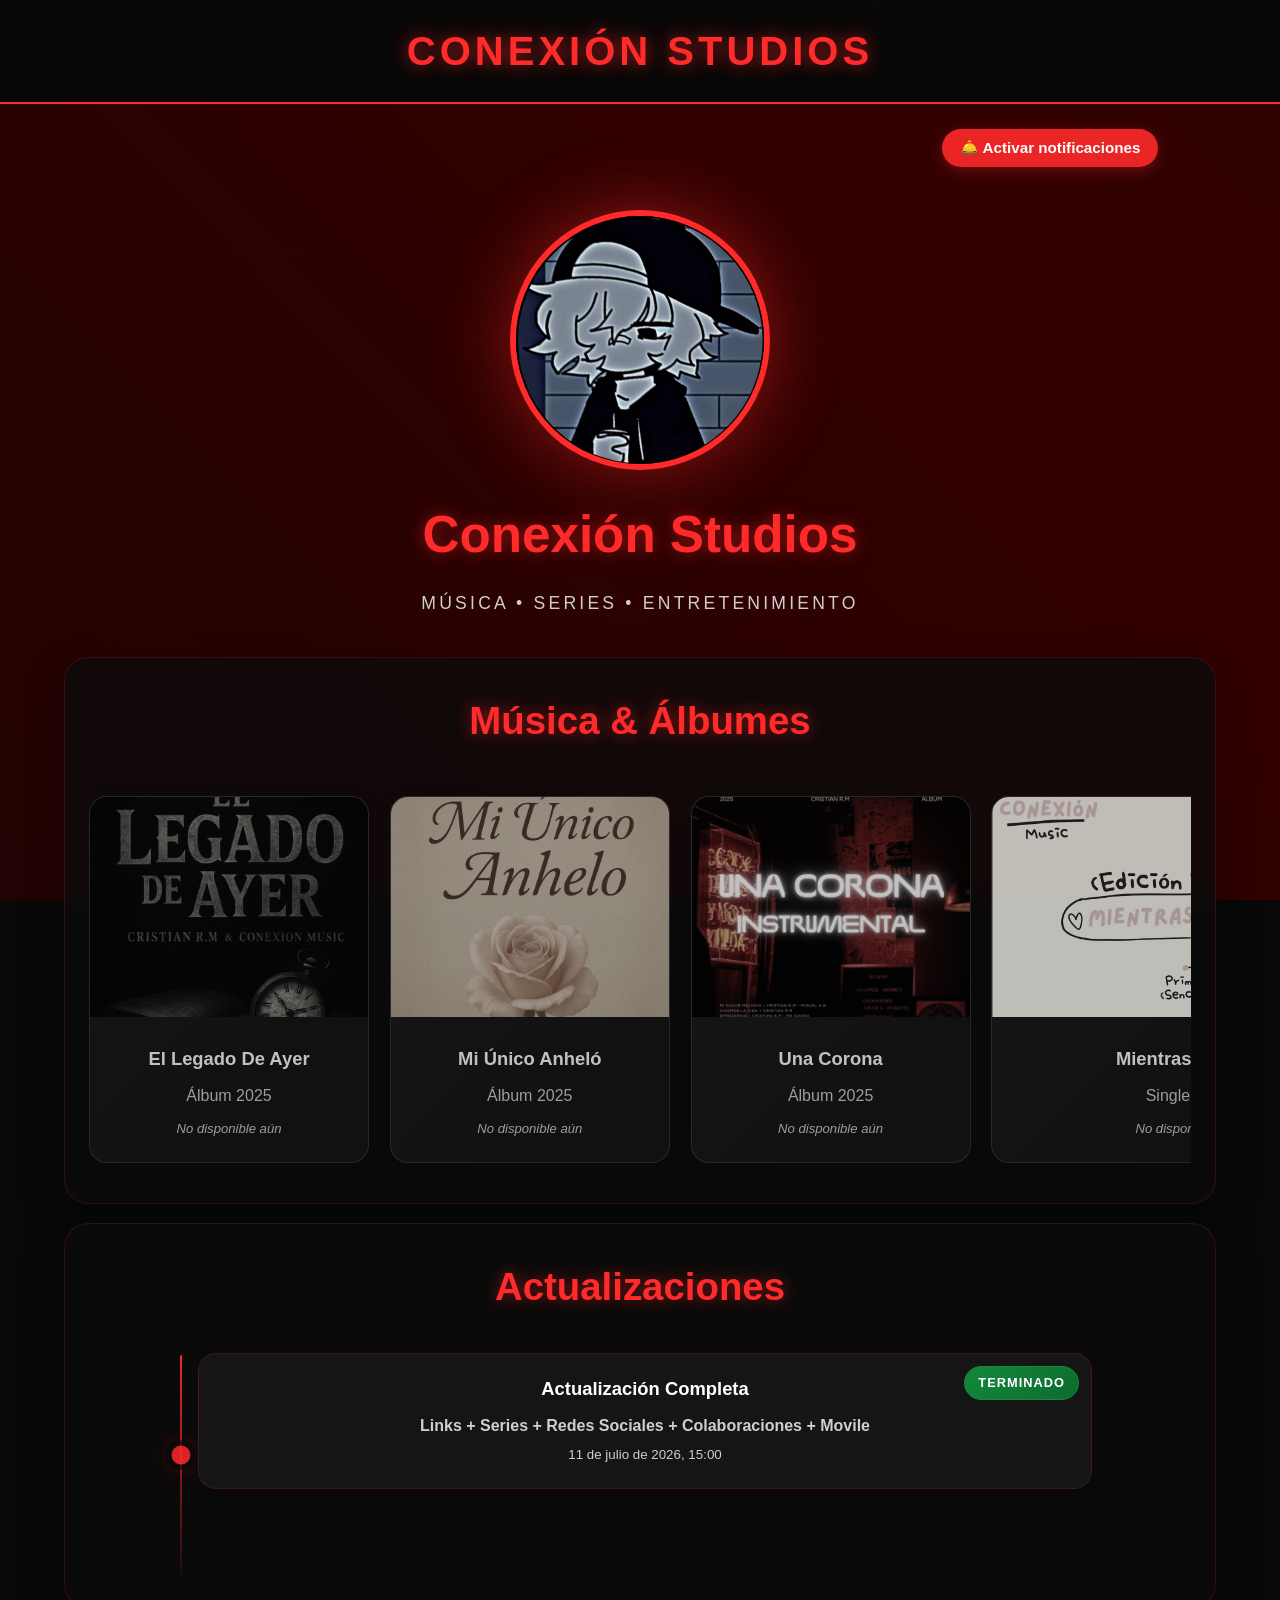
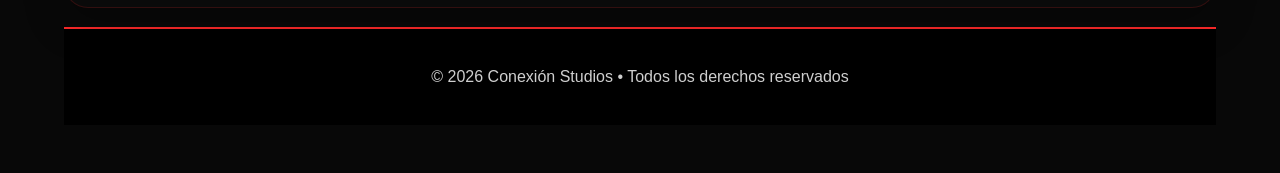
==== index.html @ 7c2879a9 "Update index.html" ====
<!DOCTYPE html>
<html lang="es">
<head>
    <meta charset="UTF-8">
    <meta name="viewport" content="width=device-width, initial-scale=1.0">
    <meta name="description" content="NEXUS - música, series y experiencias en un solo espacio.">
    <title>Conexión Studios - Oficial</title>
    <link rel="stylesheet" href="styles.css">
</head>
<body>
    <div class="background"></div>
    <div class="particles" id="particles"></div>

    <header>
        <div class="logo">Conexión Studios</div>
    </header>

    <main>
        <section id="hero">
            <div class="hero-content">
                <div class="hero-visual">
                    <img id="hero-logo" class="hero-logo" src="/Imagenes/Logo.jpg" alt="Logo de Conexión Studios">
                </div>
                <h1>Conexión Studios</h1>
                <p class="tagline">Música • Series • Entretenimiento</p>
            </div>
        </section>

        <section id="musica" class="section-shell">
            <h2 class="section-title music">Música &amp; Álbumes</h2>
            <div class="horizontal-scroll" id="musica-scroll"></div>
        </section>

        <section id="eventos" class="section-shell">
            <h2 class="section-title events">Actualizaciones</h2>
            <div class="events-roulette">
                <div class="roulette-nav" aria-hidden="true">
                    <div class="roulette-line"></div>
                    <div class="roulette-dots" id="roulette-dots"></div>
                </div>
                <div class="roulette-viewport" id="eventos-roulette">
                    <div class="roulette-list" id="eventos-container"></div>
                </div>
            </div>
        </section>

    <footer>
        <p>&copy; 2026 Conexión Studios • Todos los derechos reservados</p>
    </footer>

    <script src="script.js"></script>
</body>
</html>
---- styles.css ----
:root {
    --rojo: #ff2a2a;
    --rojo-oscuro: #330000;
    --negro: #080808;
    --gris: #1b1b1b;
}

* { margin:0; padding:0; box-sizing:border-box; }
body {
    font-family: "Segoe UI", Arial, sans-serif;
    background: var(--negro);
    color: #fff;
    overflow-x:hidden;
    line-height:1.6;
}

.background {
    position:fixed; inset:0;
    background:linear-gradient(45deg, #080808, #330000, #080808);
    background-size:400% 400%;
    animation:gradient 20s ease infinite, pulseGlow 10s ease-in-out infinite;
    z-index:-2;
}
@keyframes gradient { 0%{background-position:0% 50%} 50%{background-position:100% 50%} 100%{background-position:0% 50%} }
@keyframes pulseGlow { 0%,100%{filter:brightness(0.95) saturate(0.95)} 50%{filter:brightness(1.05) saturate(1.02)} }

.particles { position:fixed; inset:0; z-index:-1; pointer-events:none; }
.particle {
    position:absolute; background:rgba(255,42,42,0.18);
    border-radius:50%; animation:float 20s linear infinite;
    filter:blur(0.6px);
}
@keyframes float { 0%{transform:translateY(100vh) scale(0.5); opacity:0} 50%{opacity:0.8} 100%{transform:translateY(-100vh) scale(1.2); opacity:0} }

header {
    position:sticky; top:0; width:100%; background:rgba(8,8,8,0.97);
    z-index:1000; padding:1.2rem 5%; border-bottom:2px solid var(--rojo);
    display:flex; justify-content:center; align-items:center;
}
.logo {
    font-size:2.5rem; font-weight:800; color:var(--rojo);
    text-shadow:0 0 18px rgba(255,42,42,0.7); letter-spacing:4px; text-transform:uppercase;
}

main {
    max-width:1200px; margin:0 auto; padding:0 24px 48px;
}

section {
    padding:90px 0 40px; position:relative;
}

.section-shell {
    margin:0 0 1.2rem;
    padding:2rem 1.5rem;
    border-radius:24px;
    background:rgba(12,12,12,0.78);
    border:1px solid rgba(255,42,42,0.16);
    box-shadow:0 15px 40px rgba(0,0,0,0.25);
    backdrop-filter:blur(10px);
}

h1, h2 {
    text-align:center;
    color:var(--rojo);
    text-shadow:0 0 16px rgba(255,42,42,0.5);
}
h1 { font-size:clamp(2.2rem, 4vw, 3.2rem); margin-bottom:0.8rem; }
h2 { font-size:clamp(1.9rem, 3vw, 2.6rem); margin-bottom:2rem; }
.section-title {
    display:inline-block;
    position:relative;
    left:50%;
    transform:translateX(-50%);
    opacity:0;
    animation:fadeTitle 0.8s ease forwards;
}
@keyframes fadeTitle { from { opacity:0; transform:translateX(-50%) translateY(16px);} to { opacity:1; transform:translateX(-50%) translateY(0);} }
@keyframes driftTitle { from { opacity:0; transform:translateX(-50%) translateY(12px) scale(0.96);} to { opacity:1; transform:translateX(-50%) translateY(0) scale(1);} }
@keyframes glowTitle { from { opacity:0; transform:translateX(-50%) scale(0.95);} to { opacity:1; transform:translateX(-50%) scale(1);} }
@keyframes slideTitle { from { opacity:0; transform:translateX(-50%) translateY(18px);} to { opacity:1; transform:translateX(-50%) translateY(0);} }
@keyframes zoomTitle { from { opacity:0; transform:translateX(-50%) scale(0.9);} to { opacity:1; transform:translateX(-50%) scale(1);} }
.section-title.music { animation:driftTitle 0.8s ease forwards; animation-delay:0.1s; }
.section-title.series { animation:glowTitle 0.8s ease forwards; animation-delay:0.2s; }
.section-title.events { animation:slideTitle 0.8s ease forwards; animation-delay:0.3s; }
.section-title.social { animation:zoomTitle 0.8s ease forwards; animation-delay:0.4s; }
.section-title.collabs { animation:fadeTitle 0.8s ease forwards; animation-delay:0.5s; }

.hero-content {
    display:flex; flex-direction:column; align-items:center; justify-content:center;
    text-align:center; padding-top:1rem;
}
.tagline {
    font-size:1.1rem; letter-spacing:0.2rem; text-transform:uppercase;
    color:#e4e4e4; opacity:0.9;
}

.hero-visual {
    position:relative;
    display:flex; flex-direction:column; align-items:center; margin-bottom:1.5rem;
}

.horizontal-scroll, .redes-scroll {
    display:flex; gap:1.3rem; overflow-x:auto; padding:12px 0 8px;
    scrollbar-width:none; justify-content:flex-start; flex-wrap:nowrap;
    scroll-snap-type:x proximity;
    scroll-behavior:smooth;
    align-items:stretch;
}

.horizontal-scroll::-webkit-scrollbar, .redes-scroll::-webkit-scrollbar { display:none; }

.cards-container {
    display:grid; grid-template-columns:repeat(auto-fit, minmax(280px, 1fr)); gap:1.2rem;
    align-items:stretch;
}

.events-roulette {
    display:grid; grid-template-columns:auto 1fr; gap:1rem; max-width:920px; margin:0 auto;
    animation:eventsEnter 0.85s cubic-bezier(.2,.8,.2,1) both;
}
.roulette-nav {
    display:flex; justify-content:center; align-items:stretch; padding-top:0.35rem; position:relative;
}
.roulette-line {
    width:2px; border-radius:999px; background:linear-gradient(180deg, rgba(255,42,42,0.95), rgba(255,42,42,0.1));
    position:relative; height:100%; min-height:220px;
}
.roulette-dots {
    position:absolute; left:50%; top:0; width:16px; height:100%; transform:translateX(-50%);
}
.roulette-dot {
    position:absolute; left:50%; top:0; transform:translateX(-50%);
    width:14px; height:14px; border-radius:50%; border:2px solid rgba(255,255,255,0.4);
    background:rgba(255,255,255,0.15); box-shadow:0 0 0 3px rgba(8,8,8,0.6);
    transition:all 0.3s cubic-bezier(0.4, 0, 0.2, 1); 
    pointer-events:auto;
    cursor:pointer;
    opacity:0.85;
    z-index:10;
}
.roulette-dot:hover {
    background:rgba(255,255,255,0.35);
    transform:translateX(-50%) scale(1.25);
    box-shadow:0 0 0 3px rgba(8,8,8,0.8), 0 0 12px rgba(255,42,42,0.4);
}
.roulette-dot.active {
    background:var(--rojo); 
    border-color:var(--rojo);
    transform:translateX(-50%) scale(1.35); 
    box-shadow:0 0 0 4px rgba(8,8,8,0.7), 0 0 18px rgba(255,42,42,0.5);
}

.roulette-viewport {
    max-height:560px; overflow-y:auto; padding-right:0.35rem; scroll-behavior:smooth;
    scrollbar-width:none; -ms-overflow-style:none;
}
.roulette-viewport::-webkit-scrollbar { display:none; }
.roulette-list {
    display:flex; flex-direction:column; gap:1rem; padding:0.2rem 0.15rem 0.2rem 0;
}
.roulette-list .card {
    min-width:0; width:100%; scroll-snap-align:start;
}
.roulette-list .event-card {
    animation:cardRiseIn 0.65s ease both;
}
@keyframes eventsEnter { from { opacity:0; transform:translateY(24px);} to { opacity:1; transform:translateY(0);} }
@keyframes cardRiseIn { from { opacity:0; transform:translateY(16px) scale(0.98);} to { opacity:1; transform:translateY(0) scale(1);} }

.card {
    background:rgba(22,22,22,0.96); border-radius:18px; overflow:hidden;
    transition:all 0.35s ease; border:1px solid rgba(255,42,42,0.2);
    box-shadow:0 10px 30px rgba(0,0,0,0.25);
    min-width:280px;
    width:100%;
    scroll-snap-align:start;
    position:relative;
}

.horizontal-scroll .card {
    flex:0 0 min(320px, 85vw);
}
.card-link {
    display:block; text-decoration:none; color:inherit;
    flex:0 0 auto;
}
.card-link .card { height:100%; }
.card:hover { transform:translateY(-4px) scale(1.02); box-shadow:0 0 35px rgba(255,42,42,0.5); }
.card::before {
    content:"";
    position:absolute;
    inset:0;
    background:linear-gradient(135deg, color-mix(in srgb, var(--accent, var(--rojo)) 12%, transparent), transparent 72%);
    pointer-events:none;
    z-index:0;
    opacity:0.55;
    transition:opacity 0.35s ease;
}
.card:hover::before { opacity:0.8; }
.card > * { position:relative; z-index:1; }

.card img { width:100%; height:220px; object-fit:cover; }
.card-content {
    padding:1.25rem 1.1rem 1.4rem; text-align:center; display:flex;
    flex-direction:column; gap:0.35rem; min-height:120px;
}
.card-content h3 { font-size:1.15rem; color:#fff; margin-bottom:0.25rem; }
.card-content p, .card-content small { color:#cfcfcf; }

.event-card { 
    position:relative; 
    overflow:hidden; 
    transition:transform 0.4s cubic-bezier(0.4, 0, 0.2, 1), box-shadow 0.4s ease; 
    border:1px solid rgba(255,42,42,0.18);
}
.event-card:hover { 
    transform:translateY(-6px) scale(1.015); 
    box-shadow:0 20px 45px rgba(0,0,0,0.35);
}
.event-card.highlight { 
    border-color:rgba(255,42,42,0.45);
    box-shadow:0 0 22px rgba(255,42,42,0.22), 0 15px 35px rgba(0,0,0,0.3);
}
.event-card::before {
    content:""; position:absolute; inset:-1px;
    background:linear-gradient(120deg, transparent, rgba(255,255,255,0.06), transparent);
    transform:translateX(-100%);
    transition:transform 0.7s ease;
}
.event-card:hover::before { transform:translateX(100%); }

.status {
    position:absolute; top:12px; right:12px; padding:6px 13px; border-radius:999px;
    font-size:0.8rem; font-weight:700; letter-spacing:0.08em; text-transform:uppercase;
    border:1px solid transparent;
    transition:none;
}
.status.terminado {
    background:linear-gradient(135deg, #0f8a3a 0%, #0a6b2c 100%);
    color:#ffffff;
    box-shadow:none;
    opacity:1;
    filter:saturate(0.95);
    border:1px solid #0f8a3a;
}
.status.proximo {
    background:linear-gradient(135deg, #6d6d6d 0%, #4f4f4f 100%);
    color:#efefef;
    box-shadow:none;
    opacity:1;
    filter:saturate(0.8);
    transform:none;
}
.status.destacado {
    background:linear-gradient(135deg, var(--rojo) 0%, #d61f1f 100%);
    color:#fff;
    box-shadow:0 0 12px rgba(255,42,42,0.22);
    opacity:1;
    filter:saturate(1);
}
.status.destacado:hover {
    transform:translateY(-1px) scale(1.02);
    box-shadow:0 0 16px rgba(255,42,42,0.3);
}

.countdown {
    font-size:1.25rem; 
    font-weight:700; 
    color:var(--rojo);
    text-align:center; 
    margin:0.8rem 0 0.35rem; 
    display:flex; 
    justify-content:center; 
    gap:8px; 
    flex-wrap:wrap;
    animation: countdownPop 0.6s ease;
}

.countdown span {
    display:inline-flex; 
    align-items:center; 
    justify-content:center; 
    min-width:52px;
    padding:0.45rem 0.6rem; 
    border-radius:12px; 
    background:rgba(255,42,42,0.12);
    border:1px solid rgba(255,42,42,0.3);
    transition:all 0.4s ease;
    text-shadow:0 0 12px rgba(255,42,42,0.6);
}

.countdown span.seconds {
    animation: tick 1s linear infinite;
}

.countdown.finished {
    opacity:0;
    transform:scale(0.8);
    transition:all 0.8s ease;
    pointer-events:none;
}

@keyframes countdownPop {
    0% { transform:scale(0.7); opacity:0; }
    100% { transform:scale(1); opacity:1; }
}

@keyframes tick {
    0%,100%{transform:scale(1)} 
    50%{transform:scale(1.08)}
}
.countdown.finished span {
    color:#b6b6b6;
    text-shadow:none;
    background:rgba(255,255,255,0.05);
}
@keyframes popIn { 0%{transform:translateY(6px) scale(0.9); opacity:0} 100%{transform:translateY(0) scale(1); opacity:1} }
@keyframes tick { 0%,100%{transform:scale(1)} 50%{transform:scale(1.03)} }

.red {
    min-width:170px; padding:1rem 0.9rem; border-radius:16px; background:rgba(30,30,30,0.82);
    display:flex; flex-direction:column; align-items:center; justify-content:center; gap:0.55rem;
    transition:all 0.3s ease; text-decoration:none; color:#fff;
    border:1px solid rgba(255,255,255,0.06);
    flex:0 0 auto;
    scroll-snap-align:start;
}
.red:hover { transform:translateY(-3px) scale(1.04); box-shadow:0 0 18px rgba(255,42,42,0.2); }
.red .social-icon {
    width:54px; height:54px; border-radius:50%; display:grid; place-items:center;
    color:#fff;
    box-shadow:inset 0 0 0 1px rgba(255,255,255,0.12);
}
.red .social-icon svg { width:22px; height:22px; fill:currentColor; }
.red .social-icon.instagram { background:linear-gradient(45deg,#f09433,#e6683c,#dc2743,#cc2366,#bc1888); }
.red .social-icon.x { background:#000; box-shadow:0 0 0 1px rgba(255,255,255,0.16), 0 0 12px rgba(29,161,242,0.35); }
.red .social-icon.youtube { background:#ff0000; box-shadow:0 0 12px rgba(255,0,0,0.35); }
.red .social-icon.tiktok { background:linear-gradient(45deg,#000,#111,#333); box-shadow:0 0 12px rgba(0,0,0,0.35); }
.red .social-icon.spotify { background:linear-gradient(45deg,#1db954,#1ed760); box-shadow:0 0 12px rgba(29,185,84,0.35); }
.red .social-icon.threads { background:linear-gradient(45deg,#111,#333); box-shadow:0 0 12px rgba(0,0,0,0.35); }
.red .social-icon.facebook { background:#1877f2; box-shadow:0 0 12px rgba(24,119,242,0.35); }
.red .social-icon.whatsapp { background:#25d366; box-shadow:0 0 12px rgba(37,211,102,0.35); }
.red .social-icon.linkedin { background:#0a66c2; box-shadow:0 0 12px rgba(10,102,194,0.35); }
.red p { font-size:0.95rem; font-weight:600; }

.collabs-grid {
    display:grid; grid-template-columns:repeat(auto-fit, minmax(220px, 1fr)); gap:1rem;
}
.collab-card {
    position:relative; overflow:hidden; min-height:170px;
    background:rgba(255,255,255,0.04); border:1px solid rgba(77,163,255,0.25);
    border-radius:16px; padding:1rem 1.1rem; text-align:center; transition:transform 0.3s ease, box-shadow 0.3s ease;
    background-image:var(--collab-bg, none); background-size:cover; background-position:center;
}
.collab-card::before {
    content:""; position:absolute; inset:0; background:linear-gradient(135deg, rgba(0,0,0,0.72), rgba(0,0,0,0.25));
    z-index:0; pointer-events:none;
}
.collab-card:hover { transform:translateY(-4px); box-shadow:0 8px 20px rgba(77,163,255,0.1); }
.collab-card.confirmed { border-color:rgba(77,163,255,0.35); }
.collab-card.pending {
    border-color:rgba(255,255,255,0.12);
    opacity:0.92;
    filter:grayscale(0.85);
    background-color:rgba(35,35,35,0.92);
}
.collab-card.pending::before {
    background:linear-gradient(135deg, rgba(28,28,28,0.86), rgba(60,60,60,0.48));
}
.collab-card.active {
    border-color:rgba(255,42,42,0.45);
    box-shadow:0 0 18px rgba(255,42,42,0.2);
}
.collab-card-content { position:relative; z-index:1; display:flex; flex-direction:column; justify-content:center; height:100%; }
.collab-header { display:flex; align-items:center; justify-content:center; gap:0.45rem; margin-bottom:0.35rem; }
.collab-name { color:#4da3ff; font-size:1.05rem; animation:glowText 2.8s ease-in-out infinite; }
.collab-card.pending .collab-name { color:#d8d8d8; text-shadow:none; animation:none; }
.collab-card.active .collab-name { color:#ff6b6b; animation:none; text-shadow:0 0 12px rgba(255,107,107,0.25); }
.collab-card p { color:#d8d8d8; }
.collab-card.pending p, .collab-card.pending .collab-meta { color:#c8c8c8; }
.collab-meta { color:#7fc8ff; font-size:0.8rem; margin-top:0.25rem; }
.collab-card.pending .collab-meta { color:#b5b5b5; }
.collab-card.active .collab-meta { color:#ff8f8f; }
.verified-badge {
    display:inline-flex; align-items:center; justify-content:center;
    width:1.1rem; height:1.1rem; border-radius:50%;
    background:linear-gradient(135deg, #4da3ff, #1f7fef);
    color:#fff; box-shadow:0 0 10px rgba(77,163,255,0.35);
    flex-shrink:0;
}
.verified-badge svg { width:0.7rem; height:0.7rem; fill:currentColor; }
@keyframes glowText { 0%,100%{text-shadow:0 0 0 rgba(77,163,255,0)} 50%{text-shadow:0 0 16px rgba(77,163,255,0.45)} }

.fade-in { opacity:0; transform:translateY(36px); transition:all 0.85s ease; }
.fade-in.visible { opacity:1; transform:translateY(0); }

.notify-button {
    position: absolute; top: 25px; right: 5%; 
    padding: 10px 18px; background: rgba(255,42,42,0.9); 
    color: white; border: none; border-radius: 30px; 
    font-weight: 600; cursor: pointer; z-index: 100; 
    box-shadow: 0 4px 15px rgba(255,42,42,0.3);
    display: flex; align-items: center; gap: 8px;
    font-size: 0.95rem;
}
.notify-button:hover {
    background: #ff4444 !important;
    transform: translateY(-2px);
    box-shadow: 0 6px 20px rgba(255,42,42,0.45) !important;
}

.hero-logo {
    position:relative; isolation:isolate;
    width:260px; height:260px; margin:0 auto;
    object-fit:cover; display:block;
    border-radius:50%; border:6px solid var(--logo-accent, var(--rojo));
    box-shadow:0 0 70px var(--logo-glow, rgba(255,42,42,0.45));
    animation:floatHero 5s ease-in-out infinite;
    background:rgba(255,255,255,0.06);
    transition:border-color 0.35s ease, box-shadow 0.35s ease;
}
.hero-logo::before {
    content:"";
    position:absolute;
    inset:-12%;
    border-radius:50%;
    background:radial-gradient(circle, color-mix(in srgb, var(--logo-accent, var(--rojo)) 30%, transparent) 0%, transparent 72%);
    filter:blur(24px);
    opacity:0.8;
    z-index:-1;
    animation:logoPulse 4s ease-in-out infinite;
    pointer-events:none;
}
@keyframes floatHero { 0%,100%{transform:translateY(0) scale(1)} 50%{transform:translateY(-8px) scale(1.02)} }
@keyframes logoPulse { 0%,100%{transform:scale(0.95); opacity:0.7} 50%{transform:scale(1.06); opacity:0.95} }

footer {
    background:#000; padding:2.2rem 1rem; text-align:center;
    border-top:2px solid var(--rojo); color:#cfcfcf;
}

@media (max-width: 680px) {
    header { padding:1rem 5%; }
    .logo { font-size:2rem; }
    section { padding:70px 0 24px; }
    .section-shell { padding:1.2rem 1rem; }
    .card, .red { min-width:0; }
    .horizontal-scroll, .redes-scroll { justify-content:flex-start; }
    .hero-logo { width:200px; height:200px; }
}

.card-link.no-link {
    pointer-events: none;
    opacity: 0.75;
    filter: grayscale(0.6);
}

.card-link.no-link .card {
    border-color: rgba(120,120,120,0.3);
    box-shadow: 0 10px 30px rgba(0,0,0,0.2);
}

.card-link.no-link .card:hover {
    transform: none;
    box-shadow: 0 10px 30px rgba(0,0,0,0.2);
}

.unavailable {
    color: #888;
    font-size: 0.82rem;
    font-style: italic;
    margin-top: 4px;
    display: block;
}
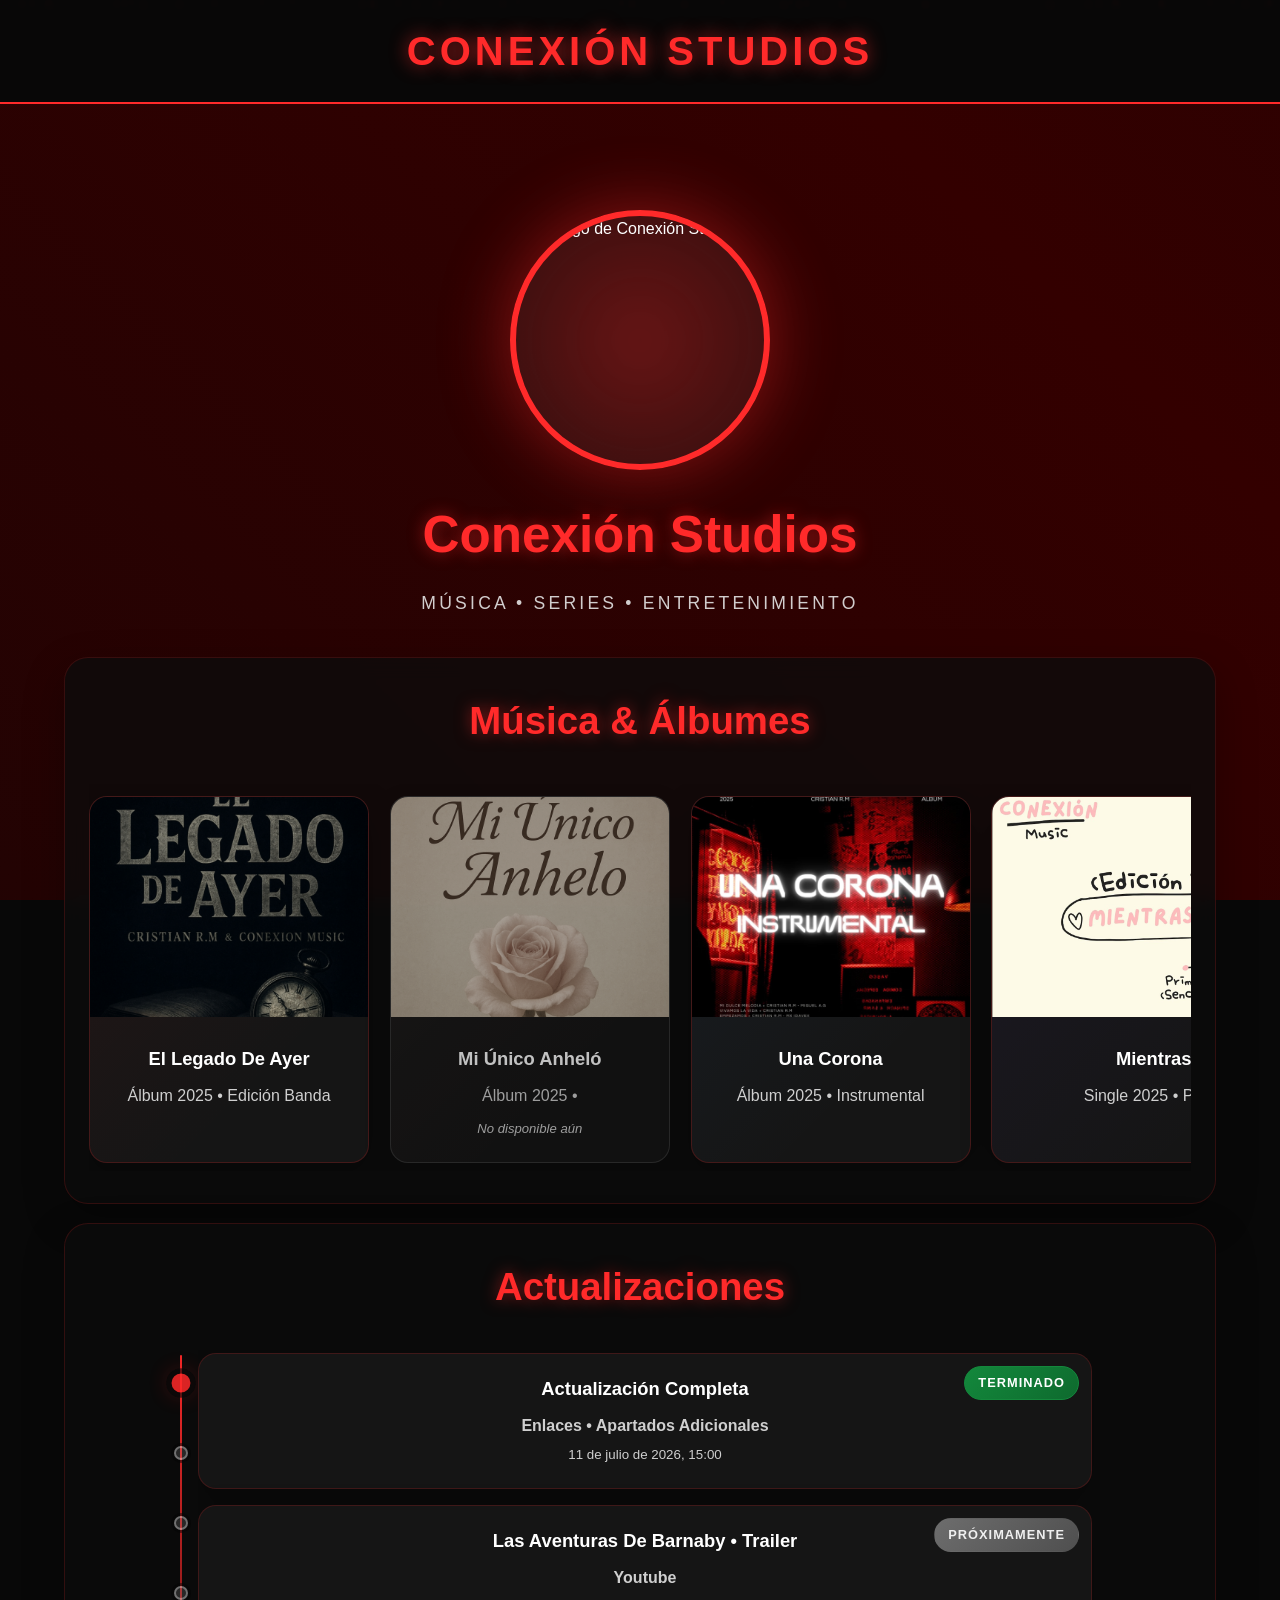
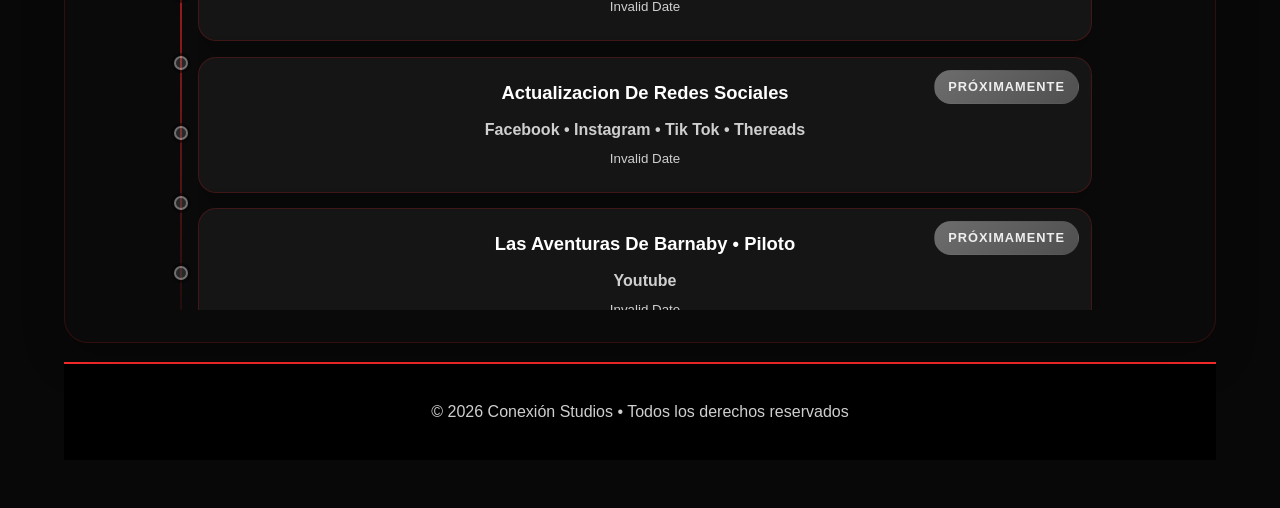
==== commit 6bb61327: "Update index.html" ====
--- a/index.html
+++ b/index.html
@@ -19,7 +19,7 @@
         <section id="hero">
             <div class="hero-content">
                 <div class="hero-visual">
-                    <img id="hero-logo" class="hero-logo" src="/Imagenes/Logo.jpg" alt="Logo de Conexión Studios">
+                    <img id="hero-logo" class="hero-logo" src="Conexion_Studios/Imagenes/Logo.jpg" alt="Logo de Conexión Studios">
                 </div>
                 <h1>Conexión Studios</h1>
                 <p class="tagline">Música • Series • Entretenimiento</p>
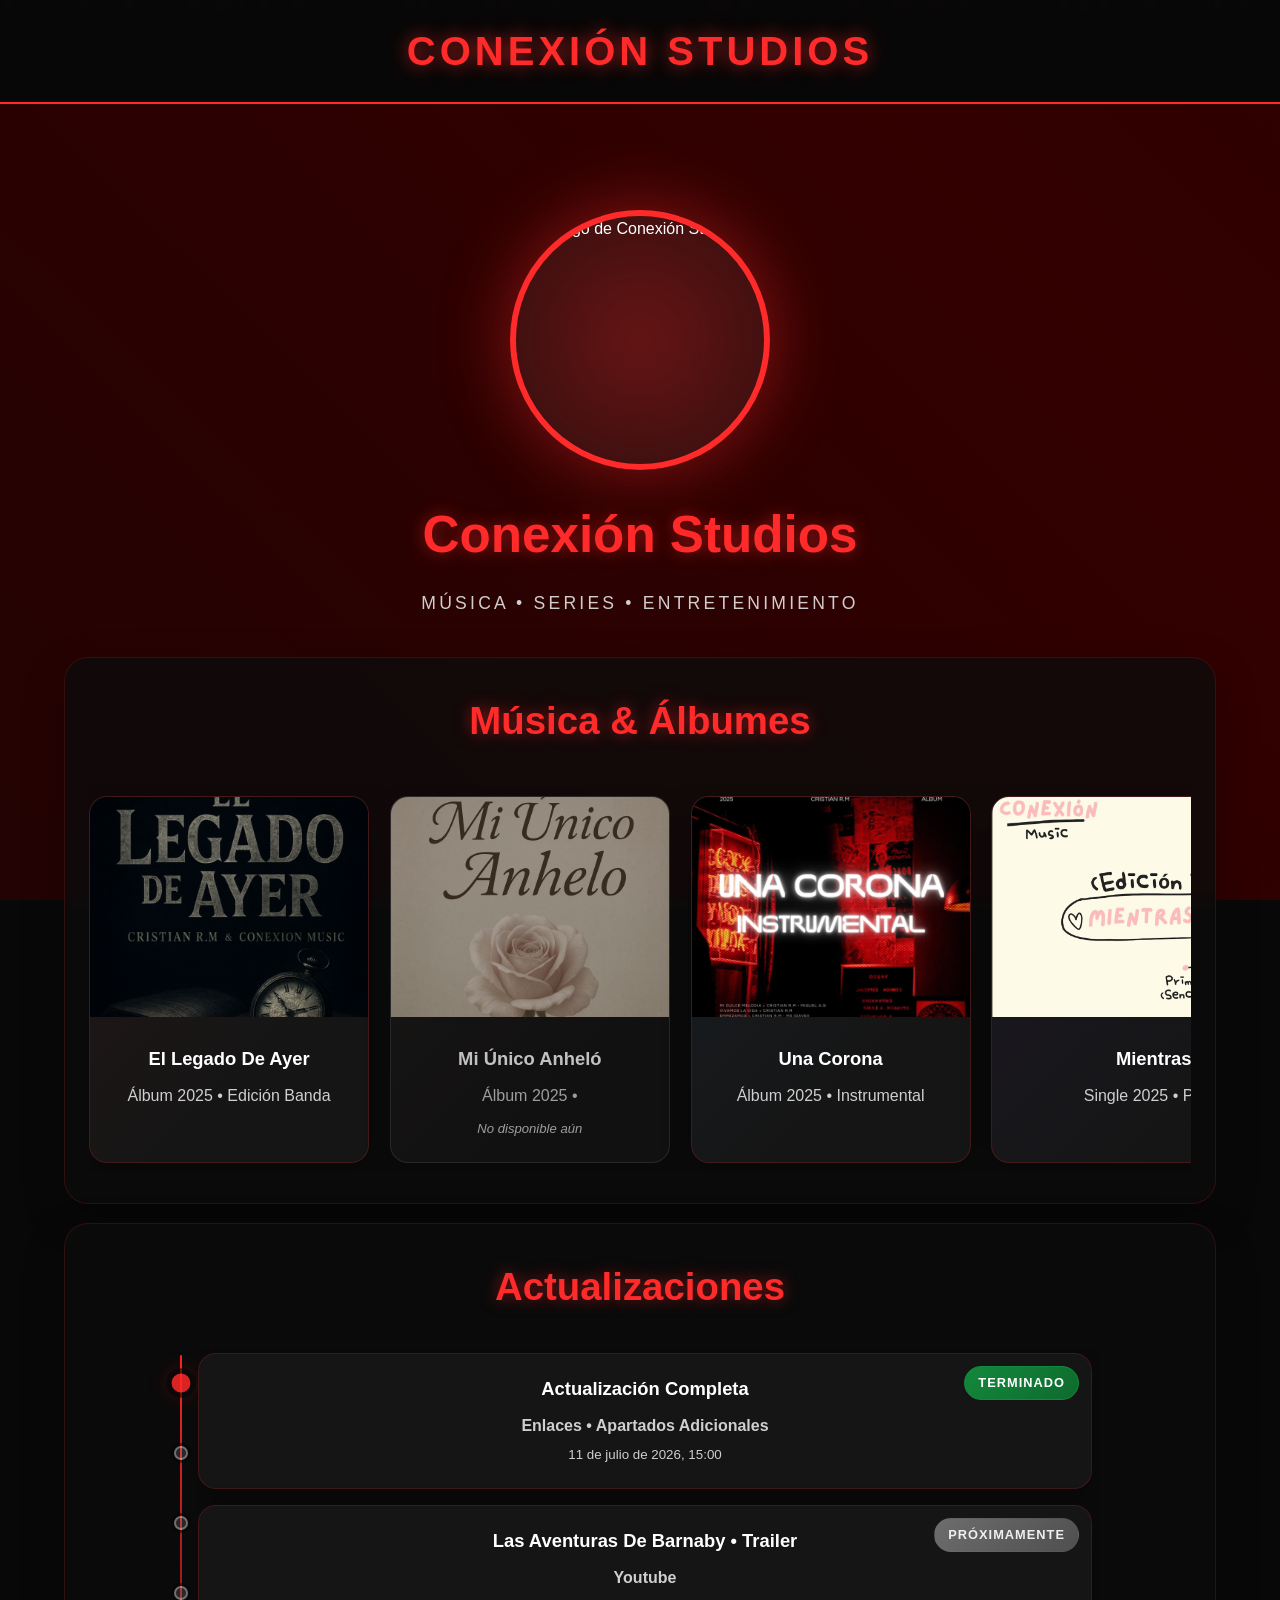
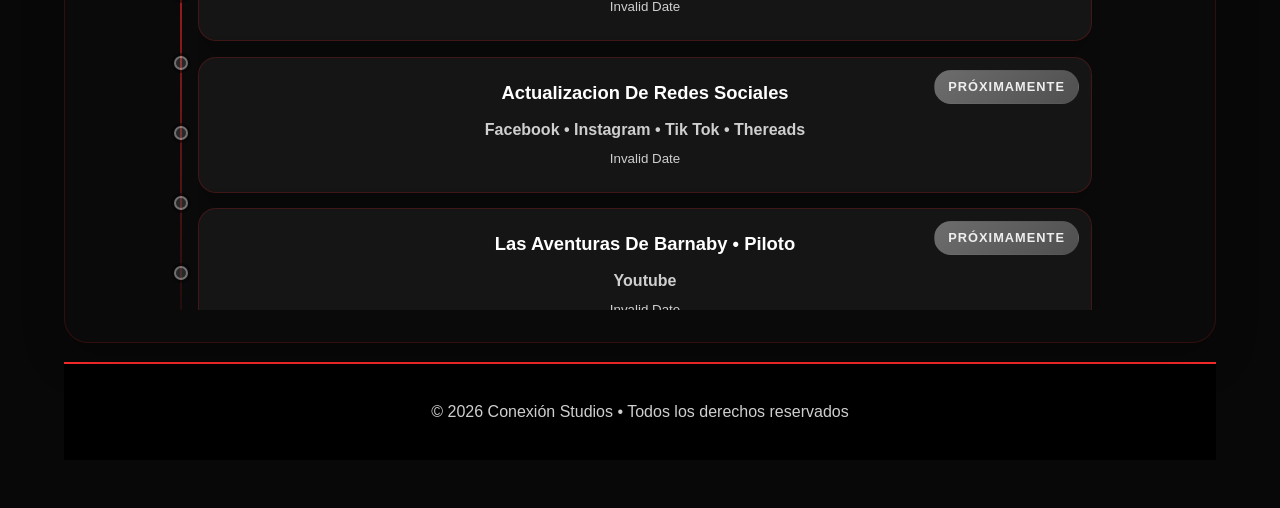
==== commit 1f7fd725: "Update index.html" ====
--- a/index.html
+++ b/index.html
@@ -19,7 +19,7 @@
         <section id="hero">
             <div class="hero-content">
                 <div class="hero-visual">
-                    <img id="hero-logo" class="hero-logo" src="Conexion_Studios/Imagenes/Logo.jpg" alt="Logo de Conexión Studios">
+                    <img id="hero-logo" class="hero-logo" src="https://github.com/ConexionStudios/Conexion_Studios/blob/6bb613270caa3eb23dd8ed7d6540698f958769ed/Imagenes/Logo.jpg" alt="Logo de Conexión Studios">
                 </div>
                 <h1>Conexión Studios</h1>
                 <p class="tagline">Música • Series • Entretenimiento</p>
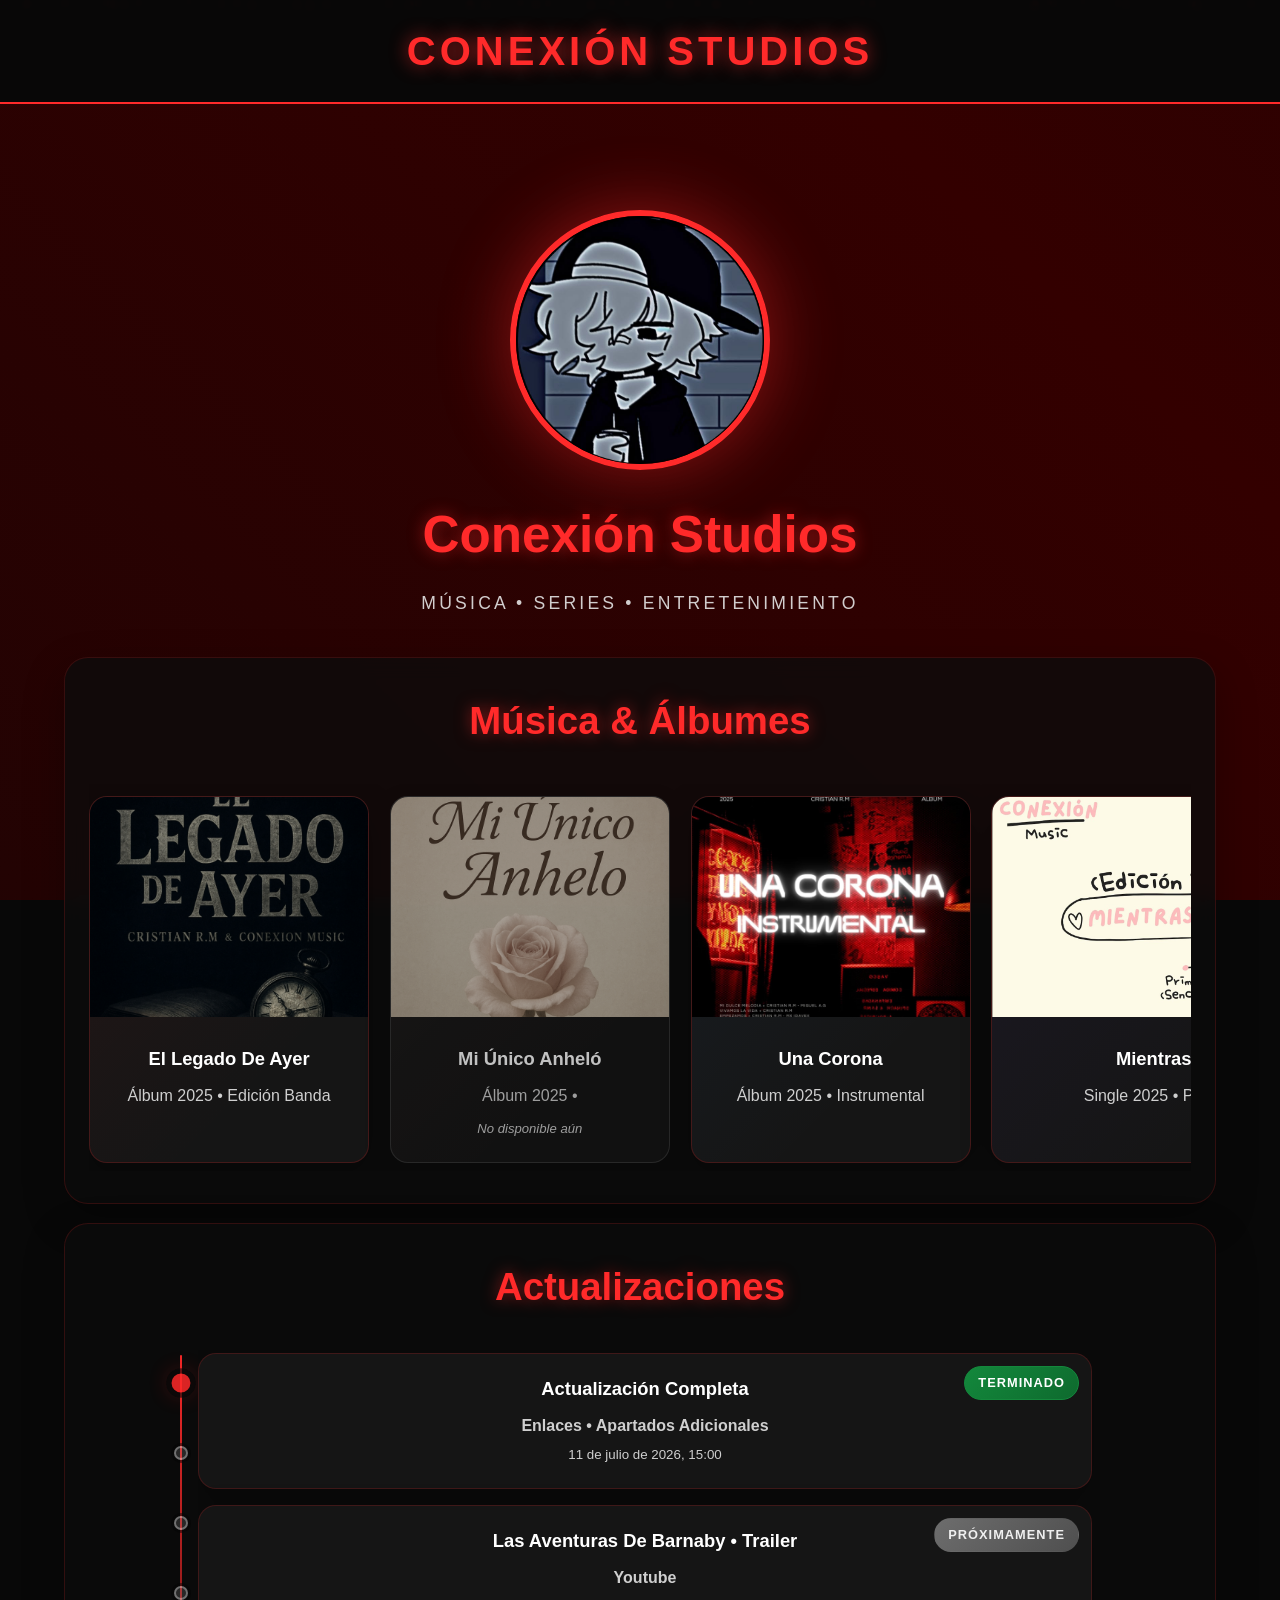
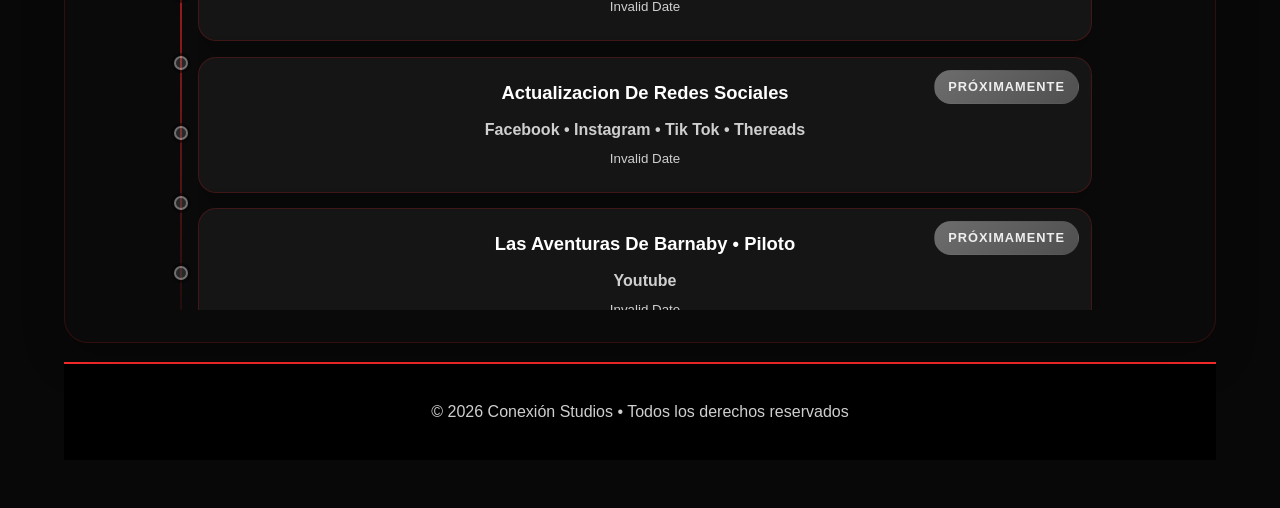
==== commit cad3ec5f: "Update index.html" ====
--- a/index.html
+++ b/index.html
@@ -19,7 +19,7 @@
         <section id="hero">
             <div class="hero-content">
                 <div class="hero-visual">
-                    <img id="hero-logo" class="hero-logo" src="https://github.com/ConexionStudios/Conexion_Studios/blob/6bb613270caa3eb23dd8ed7d6540698f958769ed/Imagenes/Logo.jpg" alt="Logo de Conexión Studios">
+                    <img id="hero-logo" class="hero-logo" src="Imagenes/Logo.jpg" alt="Logo de Conexión Studios">
                 </div>
                 <h1>Conexión Studios</h1>
                 <p class="tagline">Música • Series • Entretenimiento</p>
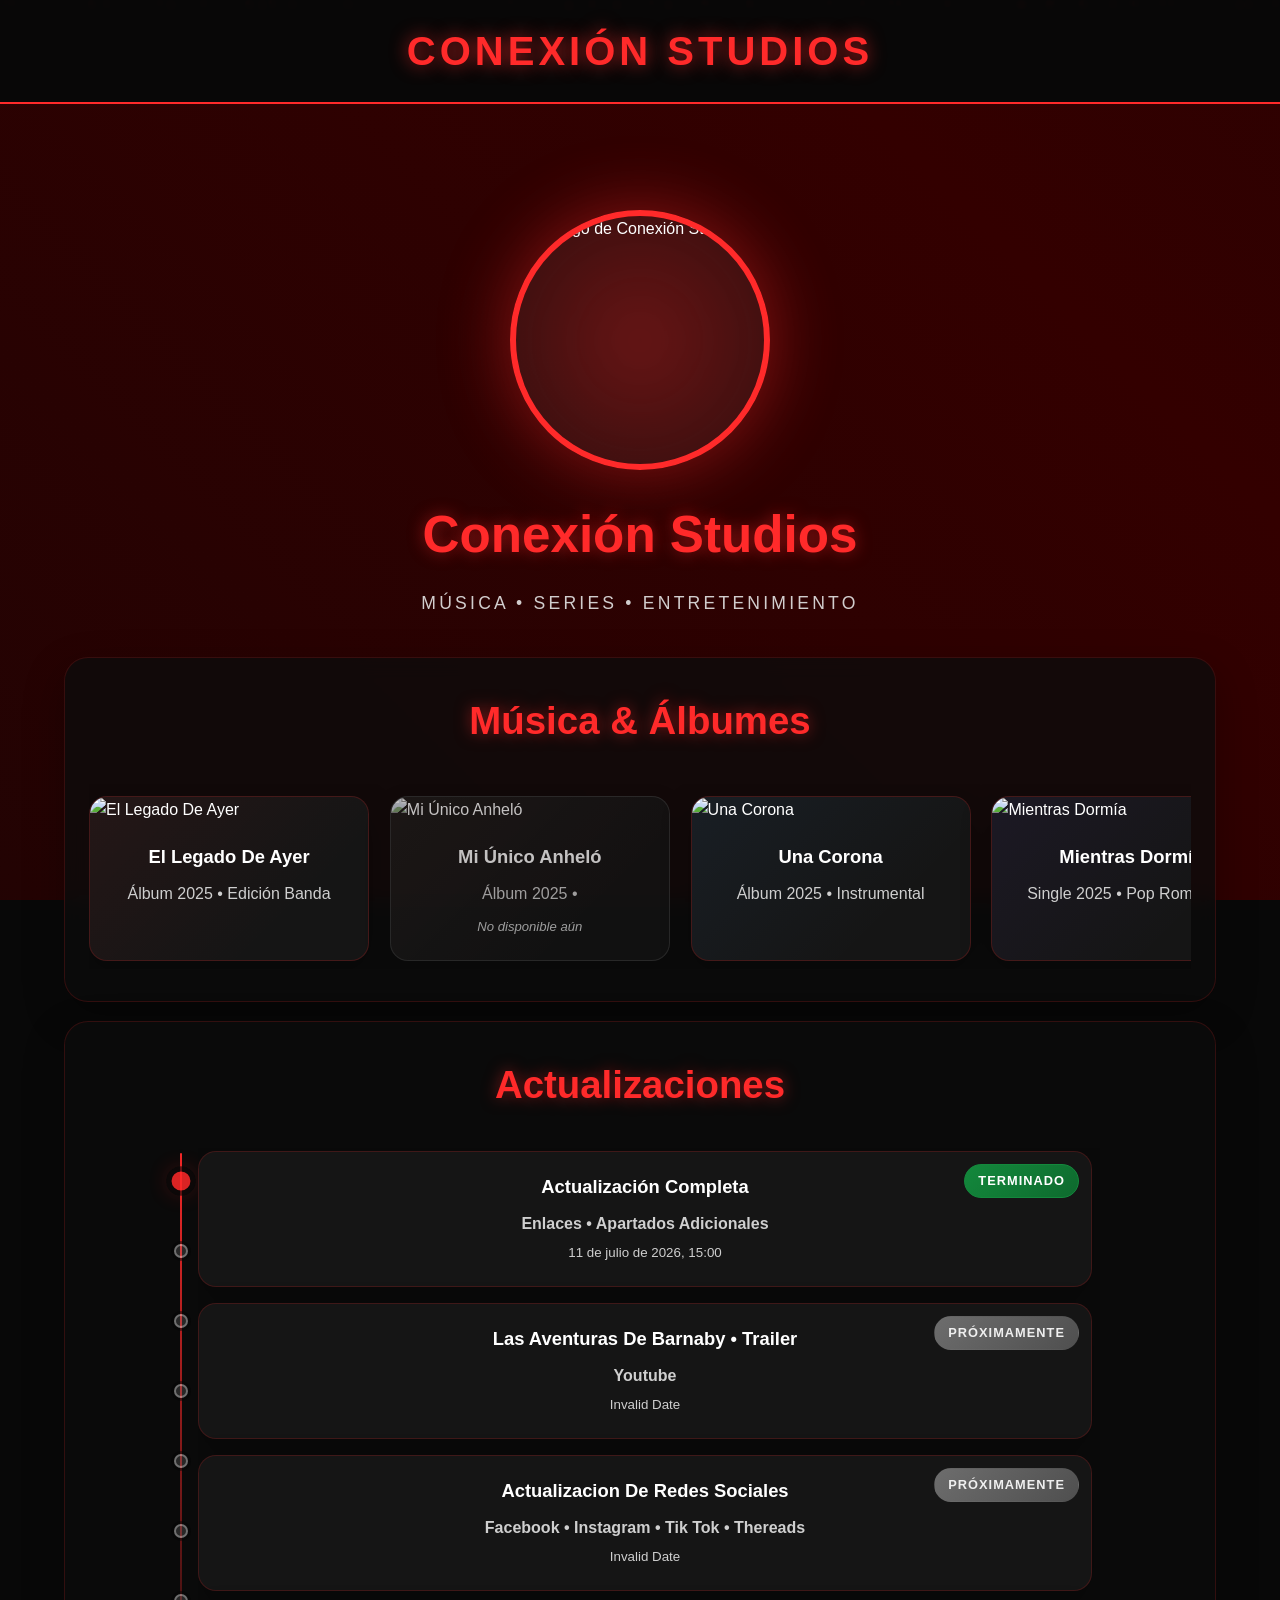
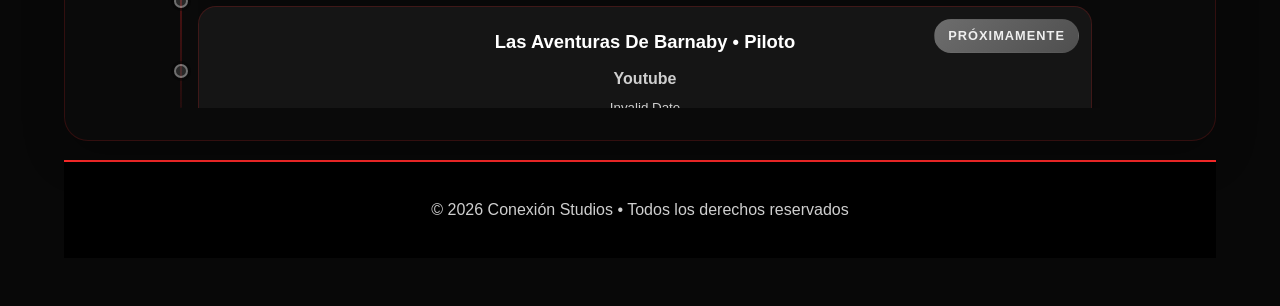
==== commit e79b8ea2: "Update index.html" ====
--- a/index.html
+++ b/index.html
@@ -6,6 +6,7 @@
     <meta name="description" content="NEXUS - música, series y experiencias en un solo espacio.">
     <title>Conexión Studios - Oficial</title>
     <link rel="stylesheet" href="styles.css">
+    <link rel="icon" href="Imagenes/Logotipos/Icono.png" type="Icono de Conexión Studios">
 </head>
 <body>
     <div class="background"></div>
--- a/styles.css
+++ b/styles.css
@@ -67,6 +67,7 @@
 }
 h1 { font-size:clamp(2.2rem, 4vw, 3.2rem); margin-bottom:0.8rem; }
 h2 { font-size:clamp(1.9rem, 3vw, 2.6rem); margin-bottom:2rem; }
+
 .section-title {
     display:inline-block;
     position:relative;
@@ -75,6 +76,7 @@
     opacity:0;
     animation:fadeTitle 0.8s ease forwards;
 }
+
 @keyframes fadeTitle { from { opacity:0; transform:translateX(-50%) translateY(16px);} to { opacity:1; transform:translateX(-50%) translateY(0);} }
 @keyframes driftTitle { from { opacity:0; transform:translateX(-50%) translateY(12px) scale(0.96);} to { opacity:1; transform:translateX(-50%) translateY(0) scale(1);} }
 @keyframes glowTitle { from { opacity:0; transform:translateX(-50%) scale(0.95);} to { opacity:1; transform:translateX(-50%) scale(1);} }
@@ -180,11 +182,13 @@
 
 .horizontal-scroll .card {
     flex:0 0 min(320px, 85vw);
+
 }
 .card-link {
     display:block; text-decoration:none; color:inherit;
     flex:0 0 auto;
 }
+
 .card-link .card { height:100%; }
 .card:hover { transform:translateY(-4px) scale(1.02); box-shadow:0 0 35px rgba(255,42,42,0.5); }
 .card::before {
@@ -199,14 +203,23 @@
 }
 .card:hover::before { opacity:0.8; }
 .card > * { position:relative; z-index:1; }
-
 .card img { width:100%; height:220px; object-fit:cover; }
 .card-content {
-    padding:1.25rem 1.1rem 1.4rem; text-align:center; display:flex;
-    flex-direction:column; gap:0.35rem; min-height:120px;
-}
-.card-content h3 { font-size:1.15rem; color:#fff; margin-bottom:0.25rem; }
-.card-content p, .card-content small { color:#cfcfcf; }
+    padding:1.25rem 1.1rem 1.4rem; 
+    text-align:center; 
+    display:flex;
+    flex-direction:column; 
+    gap:0.35rem; 
+    min-height:120px;
+}
+.card-content h3 { 
+    font-size:1.15rem; 
+    color:#fff; 
+    margin-bottom:0.25rem; 
+}
+.card-content p, .card-content small { 
+    color:#cfcfcf; 
+}
 
 .event-card { 
     position:relative; 
@@ -472,4 +485,151 @@
     font-style: italic;
     margin-top: 4px;
     display: block;
-}+}
+
+/* Eventos */
+.events-roulette {
+    display:grid; grid-template-columns:auto 1fr; gap:1rem; max-width:920px; margin:0 auto;
+}
+.roulette-dot {
+    position:absolute; left:50%; top:0; transform:translateX(-50%);
+    width:14px; height:14px; border-radius:50%; border:2px solid rgba(255,255,255,0.4);
+    background:rgba(255,255,255,0.15); box-shadow:0 0 0 3px rgba(8,8,8,0.6);
+    transition:all 0.3s cubic-bezier(0.4, 0, 0.2, 1); 
+    pointer-events:auto;
+    cursor:pointer;
+    opacity:0.85;
+    z-index:10;
+}
+.roulette-dot:hover {
+    background:rgba(255,255,255,0.35);
+    transform:translateX(-50%) scale(1.25);
+    box-shadow:0 0 0 3px rgba(8,8,8,0.8), 0 0 12px rgba(255,42,42,0.4);
+}
+.roulette-dot.active {
+    background:var(--rojo); 
+    border-color:var(--rojo);
+    transform:translateX(-50%) scale(1.35); 
+    box-shadow:0 0 0 4px rgba(8,8,8,0.7), 0 0 18px rgba(255,42,42,0.5);
+}
+
+.event-card { 
+    position:relative; 
+    overflow:hidden; 
+    transition:transform 0.4s cubic-bezier(0.4, 0, 0.2, 1), box-shadow 0.4s ease; 
+    border:1px solid rgba(255,42,42,0.18);
+}
+.event-card:hover { 
+    transform:translateY(-6px) scale(1.015); 
+    box-shadow:0 20px 45px rgba(0,0,0,0.35);
+}
+
+.status.terminado {
+    background:linear-gradient(135deg, #0f8a3a 0%, #0a6b2c 100%);
+    color:#ffffff;
+    border:1px solid #0f8a3a;
+}
+.status.proximo {
+    background:linear-gradient(135deg, #6d6d6d 0%, #4f4f4f 100%);
+    color:#efefef;
+}
+.status.destacado {
+    background:linear-gradient(135deg, var(--rojo) 0%, #d61f1f 100%);
+    color:#fff;
+}
+
+/* Countdown Animado */
+.countdown {
+    font-size:1.25rem; 
+    font-weight:700; 
+    color:var(--rojo);
+    text-align:center; 
+    margin:0.8rem 0 0.35rem; 
+    display:flex; 
+    justify-content:center; 
+    gap:8px; 
+    flex-wrap:wrap;
+    animation: countdownPop 0.6s ease;
+}
+.countdown span {
+    display:inline-flex; 
+    align-items:center; 
+    justify-content:center; 
+    min-width:52px;
+    padding:0.45rem 0.6rem; 
+    border-radius:12px; 
+    background:rgba(255,42,42,0.12);
+    border:1px solid rgba(255,42,42,0.3);
+    transition:all 0.4s ease;
+    text-shadow:0 0 12px rgba(255,42,42,0.6);
+}
+.countdown span.seconds {
+    animation: tick 1s linear infinite;
+}
+.countdown.finished {
+    opacity:0;
+    transform:scale(0.8);
+    transition:all 0.8s ease;
+}
+@keyframes countdownPop { 0% { transform:scale(0.7); opacity:0; } 100% { transform:scale(1); opacity:1; } }
+@keyframes tick { 0%,100%{transform:scale(1)} 50%{transform:scale(1.08)} }
+
+/* Redes Sociales */
+.red {
+    min-width:170px; 
+    padding:1rem 0.9rem; 
+    border-radius:16px; 
+    background:rgba(30,30,30,0.82);
+    display:flex; 
+    flex-direction:column; 
+    align-items:center; 
+    justify-content:center; 
+    gap:0.55rem;
+    transition:all 0.3s ease; 
+    text-decoration:none; 
+    color:#fff;
+    border:1px solid rgba(255,255,255,0.06);
+    flex:0 0 auto;
+    scroll-snap-align:start;
+    position: relative;
+    overflow: hidden;
+}
+.red::before {
+    content: "";
+    position: absolute;
+    inset: -50%;
+    background: radial-gradient(circle, var(--accent), transparent 70%);
+    filter: blur(25px);
+    opacity: 0.25;
+    z-index: -1;
+    transition: opacity 0.4s ease;
+}
+.red:hover::before {
+    opacity: 0.45;
+}
+.red.no-link {
+    opacity: 0.65;
+    filter: grayscale(0.7);
+    pointer-events: none;
+}
+.red.no-link::before {
+    opacity: 0.1;
+}
+.red .unavailable {
+    color: #888;
+    font-size: 0.8rem;
+    margin-top: 4px;
+}
+
+footer {
+    background:#000; padding:2.2rem 1rem; text-align:center;
+    border-top:2px solid var(--rojo); color:#cfcfcf;
+}
+
+@media (max-width: 680px) {
+    header { padding:1rem 5%; }
+    .logo { font-size:2rem; }
+    section { padding:70px 0 24px; }
+    .section-shell { padding:1.2rem 1rem; }
+    .card, .red { min-width:0; }
+}
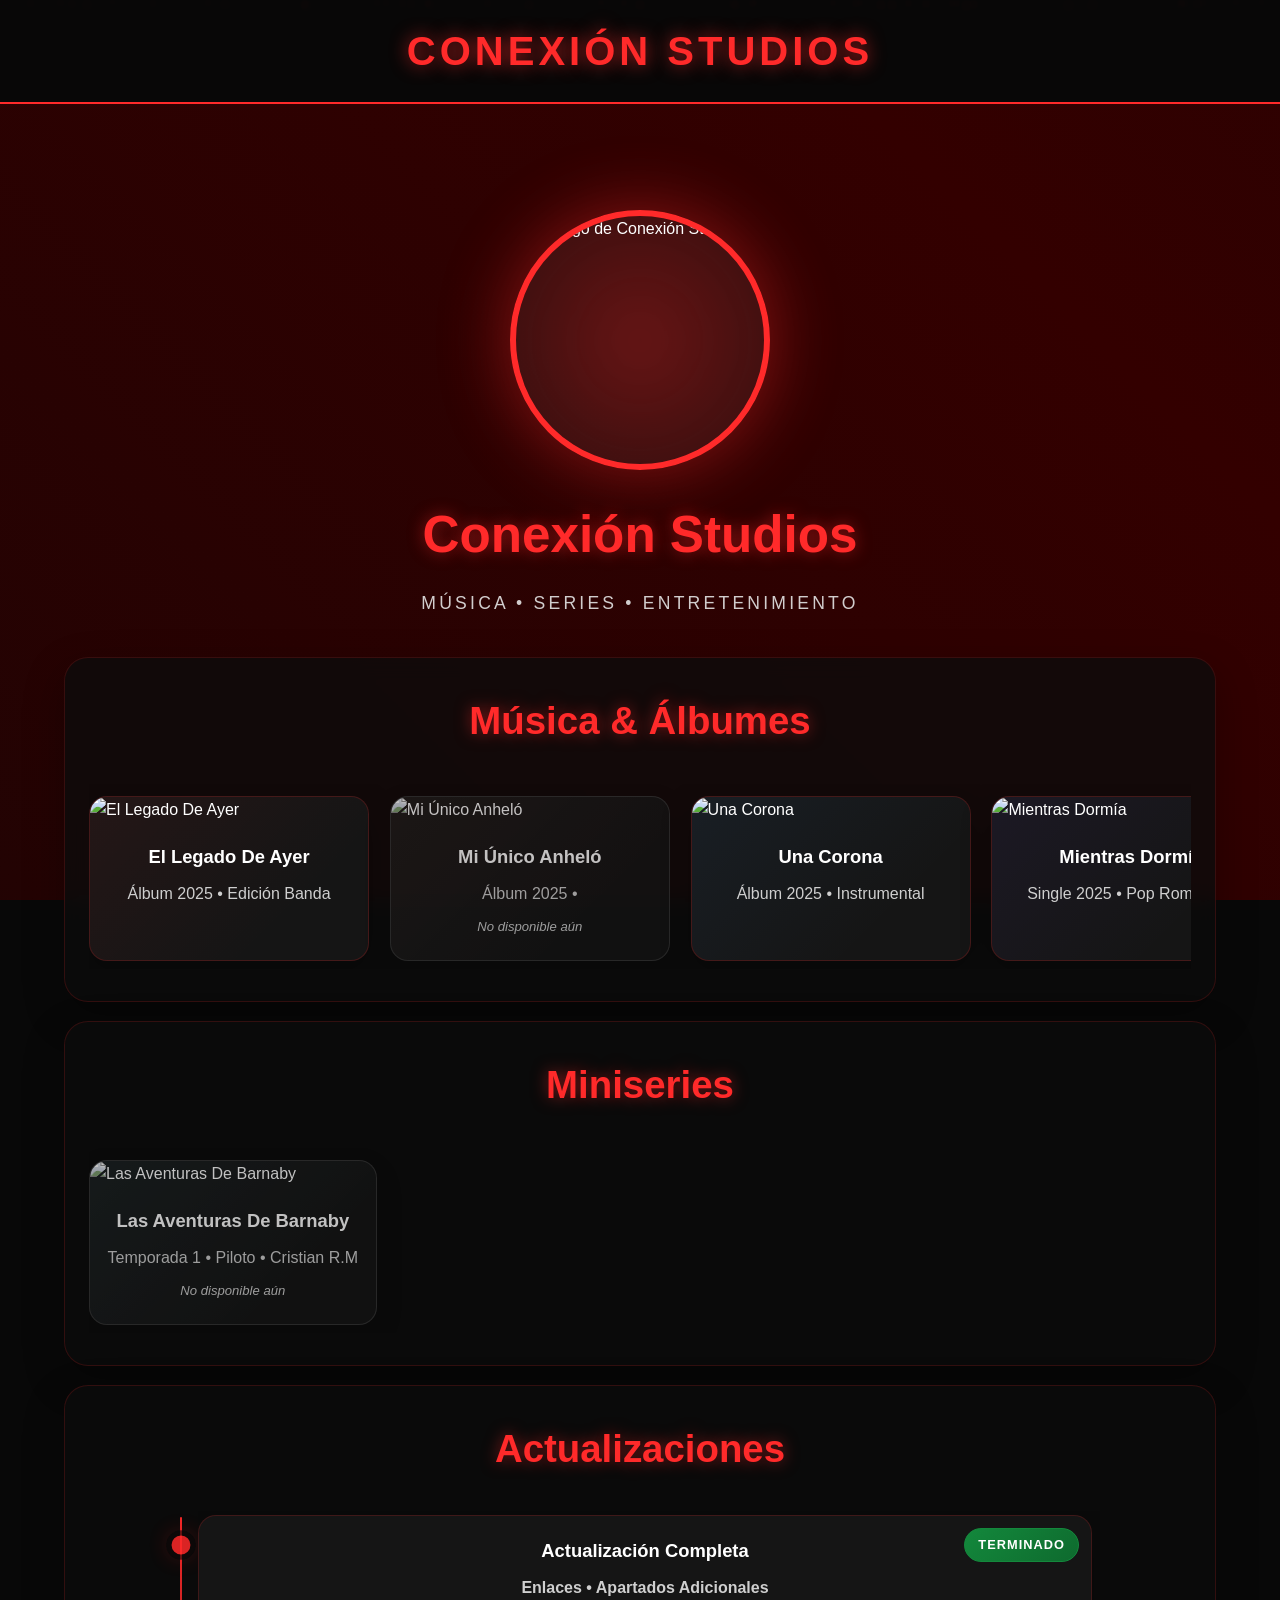
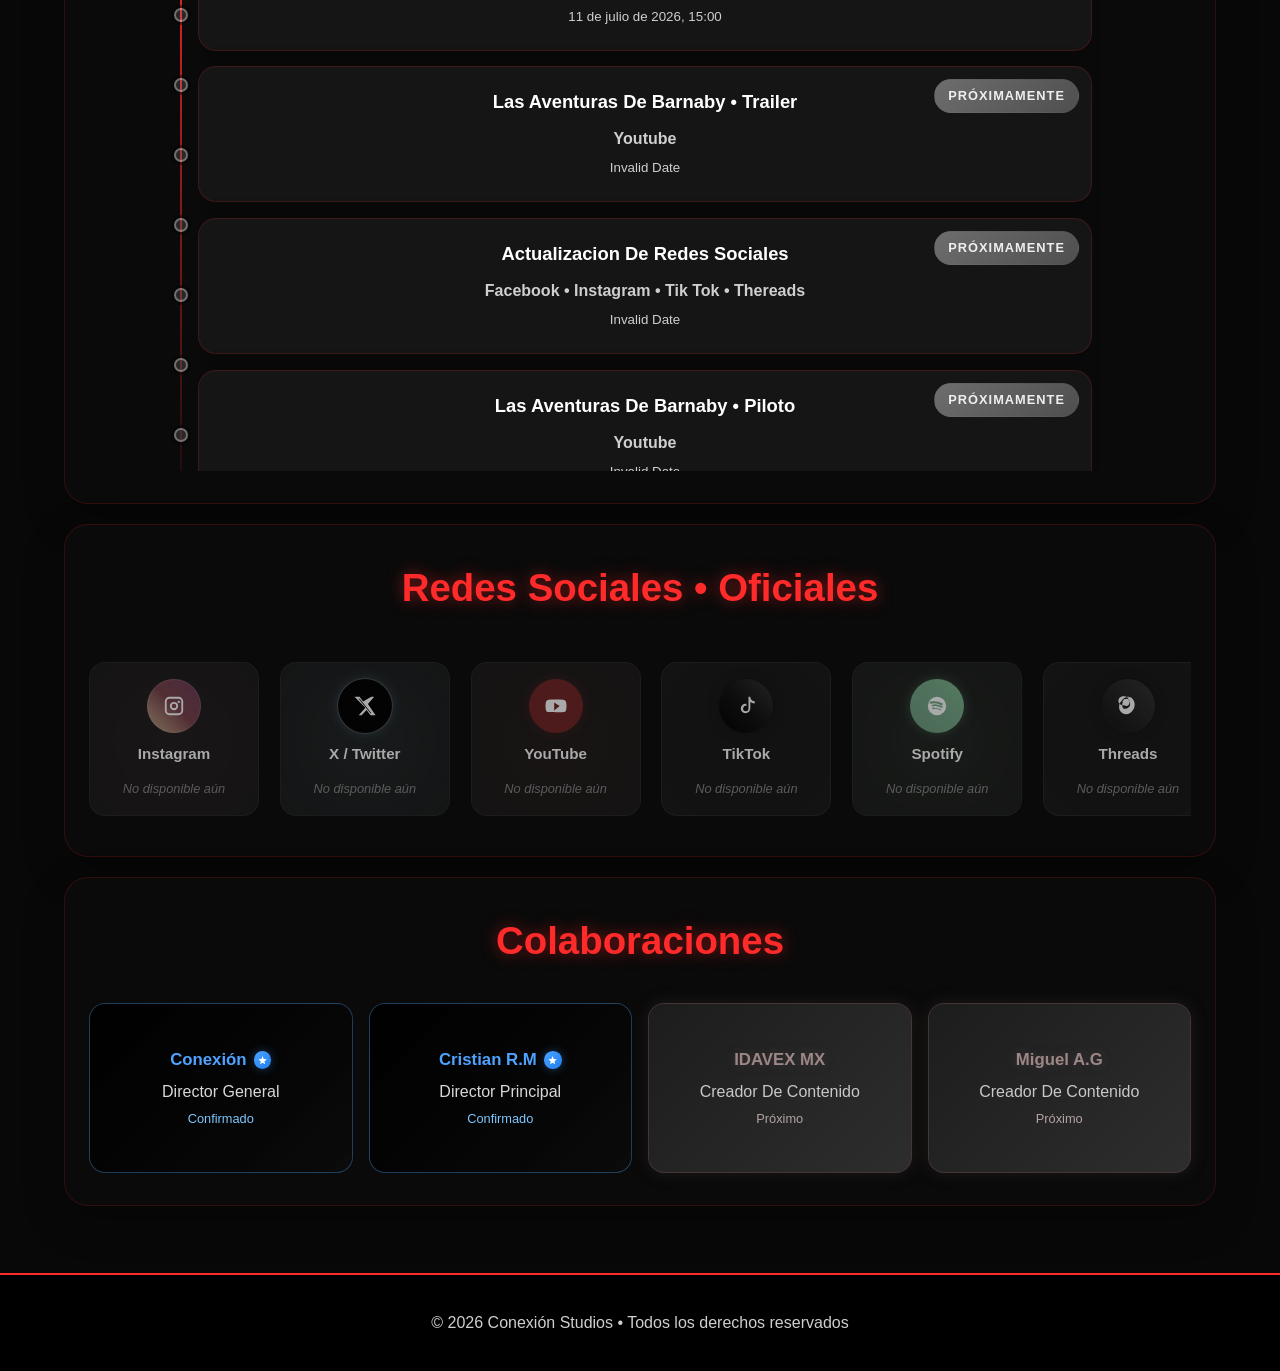
==== commit c407c596: "Update index.html" ====
--- a/index.html
+++ b/index.html
@@ -3,7 +3,7 @@
 <head>
     <meta charset="UTF-8">
     <meta name="viewport" content="width=device-width, initial-scale=1.0">
-    <meta name="description" content="NEXUS - música, series y experiencias en un solo espacio.">
+    <meta name="description" content="Conexión Studios - música, series y experiencias en un solo espacio.">
     <title>Conexión Studios - Oficial</title>
     <link rel="stylesheet" href="styles.css">
     <link rel="icon" href="Imagenes/Logotipos/Icono.png" type="Icono de Conexión Studios">
@@ -20,7 +20,7 @@
         <section id="hero">
             <div class="hero-content">
                 <div class="hero-visual">
-                    <img id="hero-logo" class="hero-logo" src="Imagenes/Logo.jpg" alt="Logo de Conexión Studios">
+                    <img id="hero-logo" class="hero-logo" src="Imagenes/Logotipos/Logo.jpg" alt="Logo de Conexión Studios">
                 </div>
                 <h1>Conexión Studios</h1>
                 <p class="tagline">Música • Series • Entretenimiento</p>
@@ -30,6 +30,11 @@
         <section id="musica" class="section-shell">
             <h2 class="section-title music">Música &amp; Álbumes</h2>
             <div class="horizontal-scroll" id="musica-scroll"></div>
+        </section>
+
+        <section id="miniseries" class="section-shell">
+            <h2 class="section-title series">Miniseries</h2>
+            <div class="horizontal-scroll" id="miniseries-scroll"></div>
         </section>
 
         <section id="eventos" class="section-shell">
@@ -45,6 +50,17 @@
             </div>
         </section>
 
+        <section id="redes" class="section-shell">
+            <h2 class="section-title social">Redes Sociales • Oficiales</h2>
+            <div class="redes-scroll" id="redes-scroll"></div>
+        </section>
+
+        <section id="colaboraciones" class="section-shell">
+            <h2 class="section-title collabs">Colaboraciones</h2>
+            <div class="collabs-grid" id="colaboraciones-list"></div>
+        </section>
+    </main>
+
     <footer>
         <p>&copy; 2026 Conexión Studios • Todos los derechos reservados</p>
     </footer>
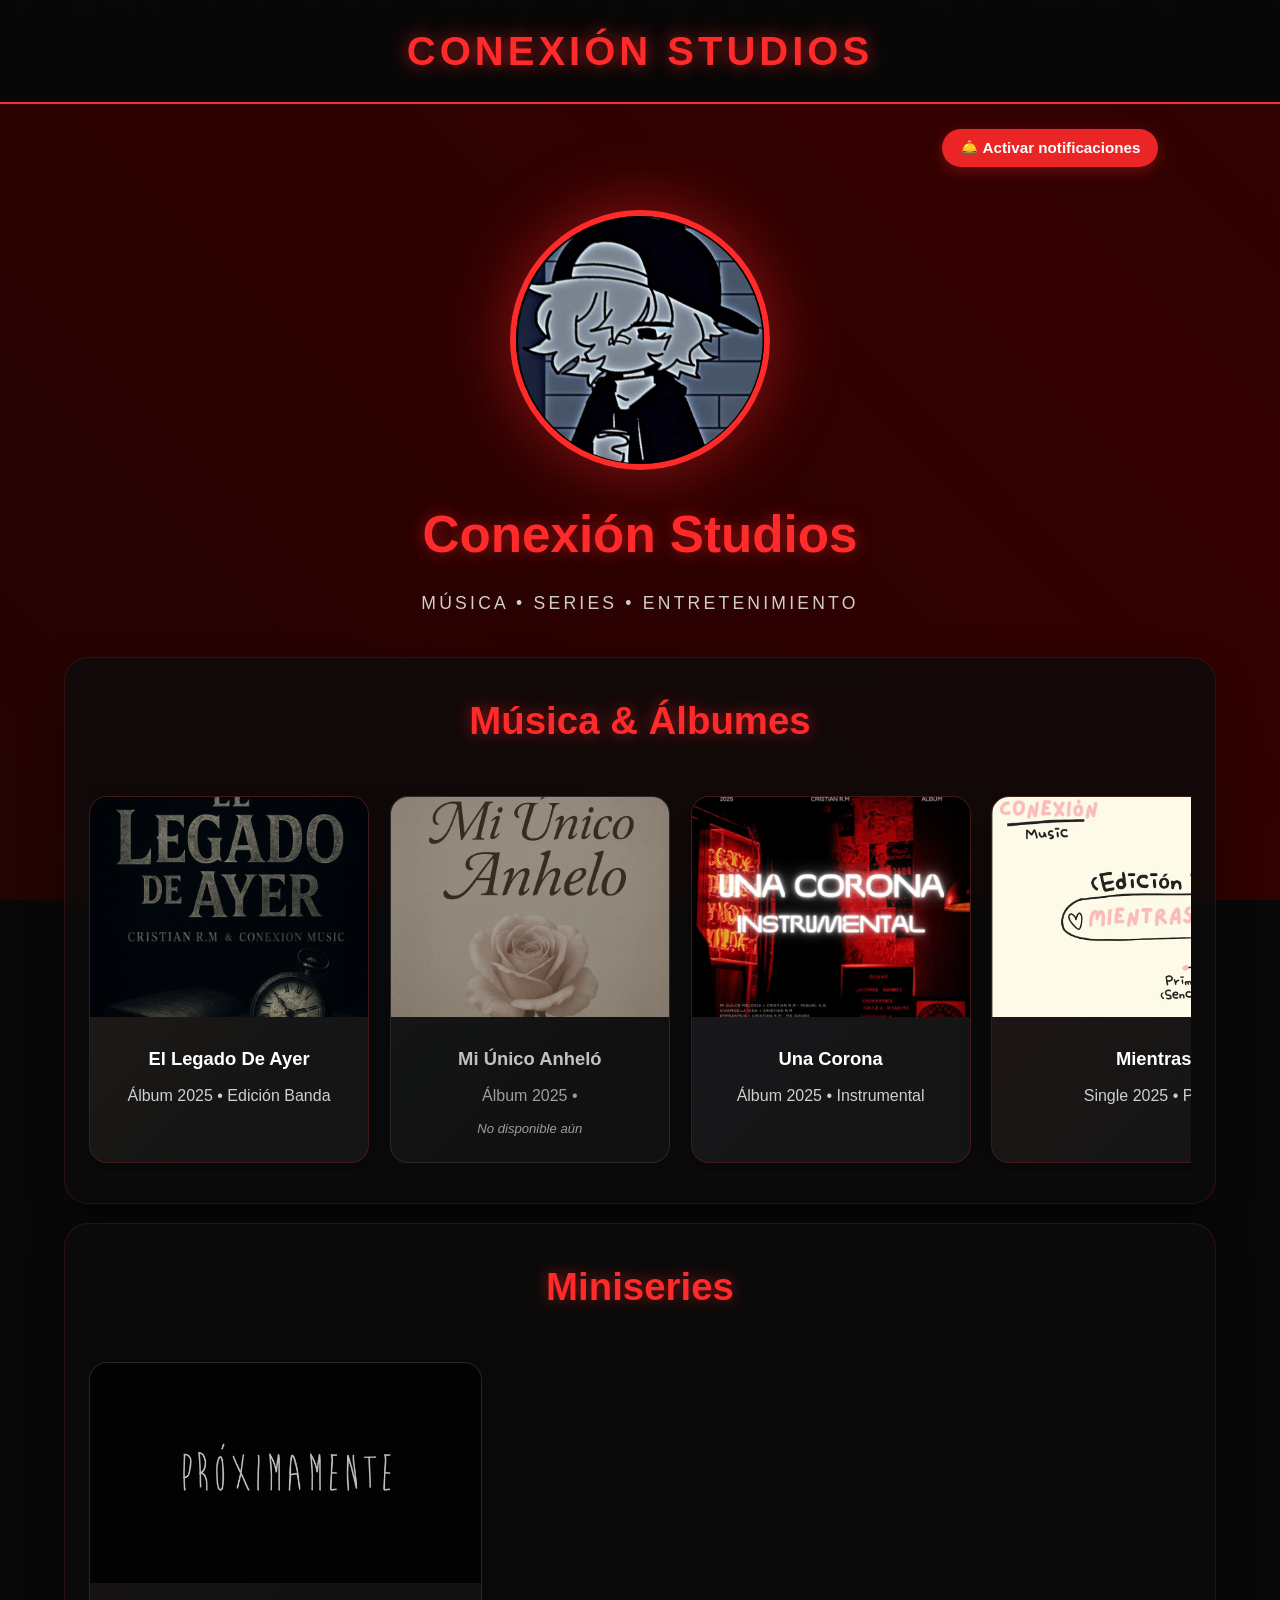
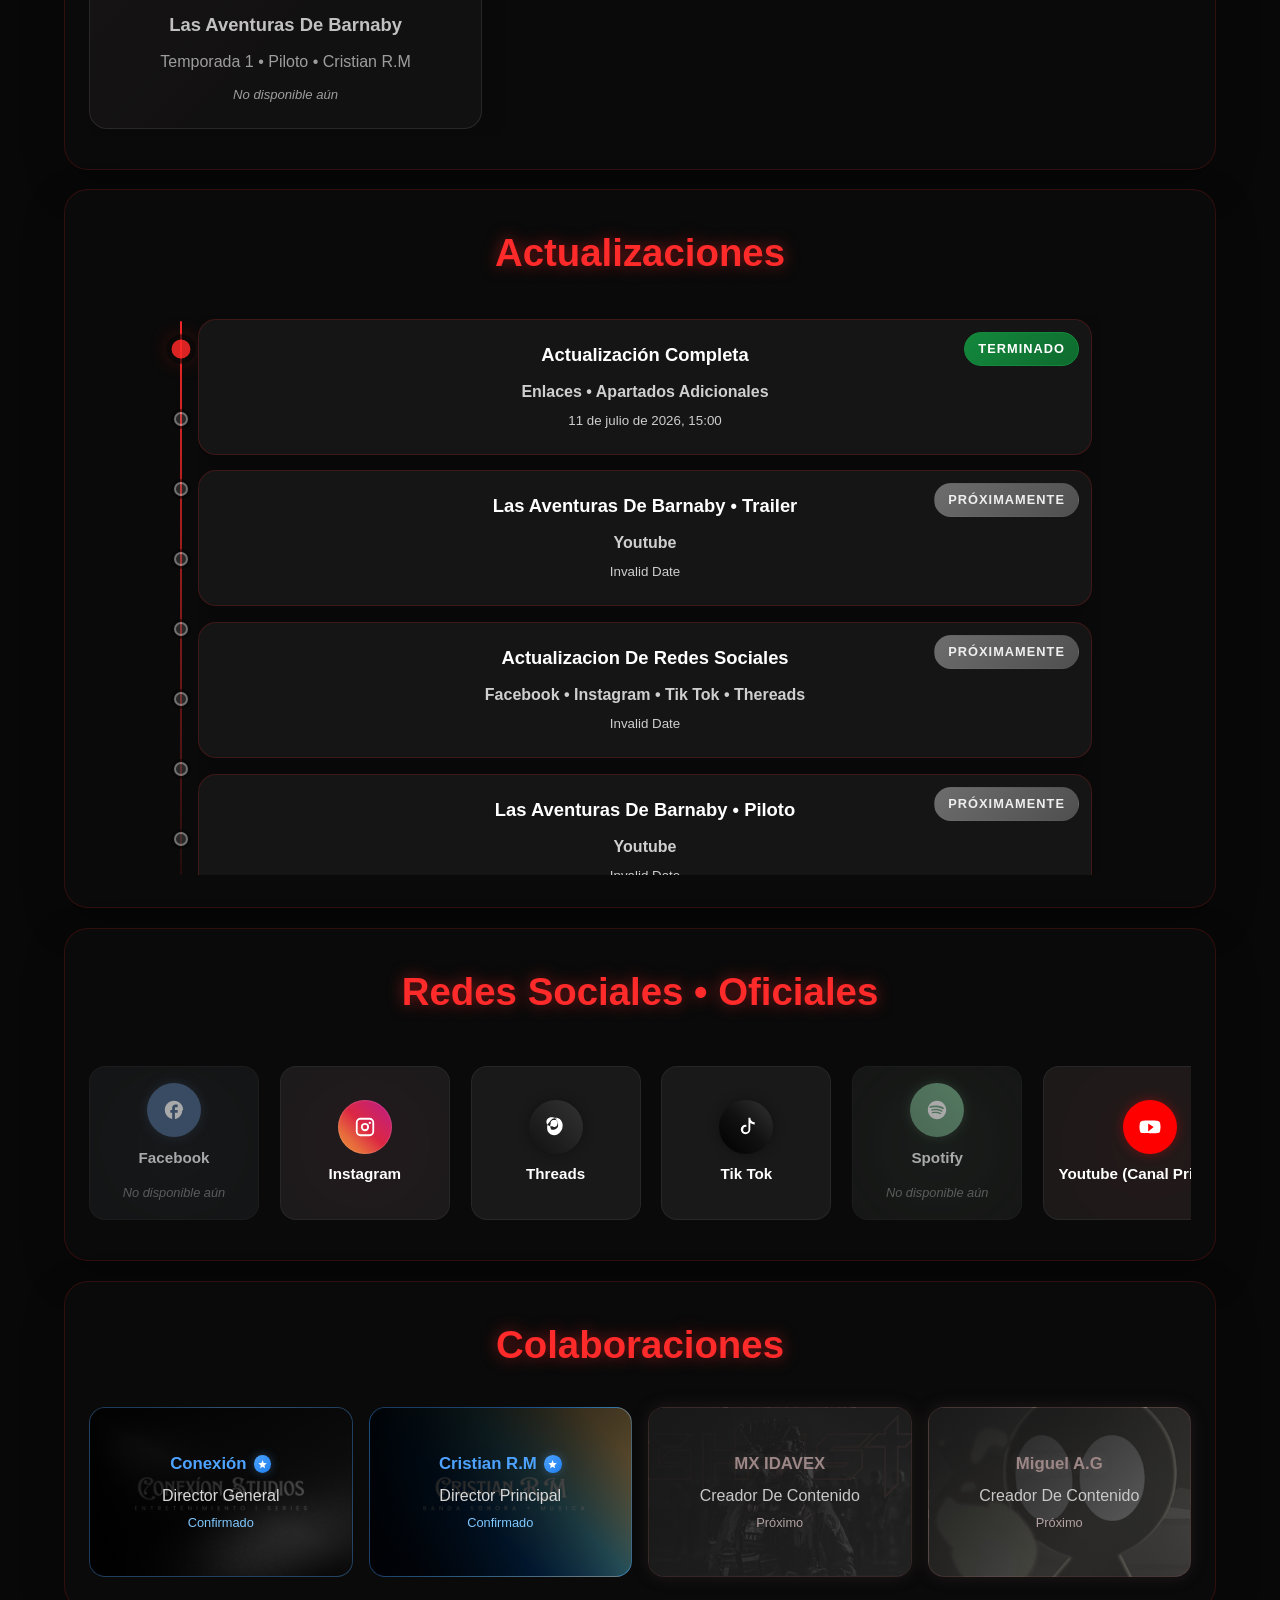
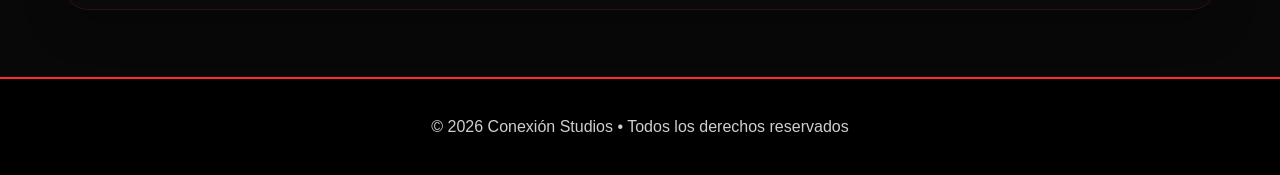
==== commit 71144d31: "Update index.html" ====
--- a/index.html
+++ b/index.html
@@ -6,7 +6,7 @@
     <meta name="description" content="Conexión Studios - música, series y experiencias en un solo espacio.">
     <title>Conexión Studios - Oficial</title>
     <link rel="stylesheet" href="styles.css">
-    <link rel="icon" href="Imagenes/Logotipos/Icono.png" type="Icono de Conexión Studios">
+    <link rel="icon" href="Imagenes/Logotipos/Icono.png" type="image/x-icon">
 </head>
 <body>
     <div class="background"></div>
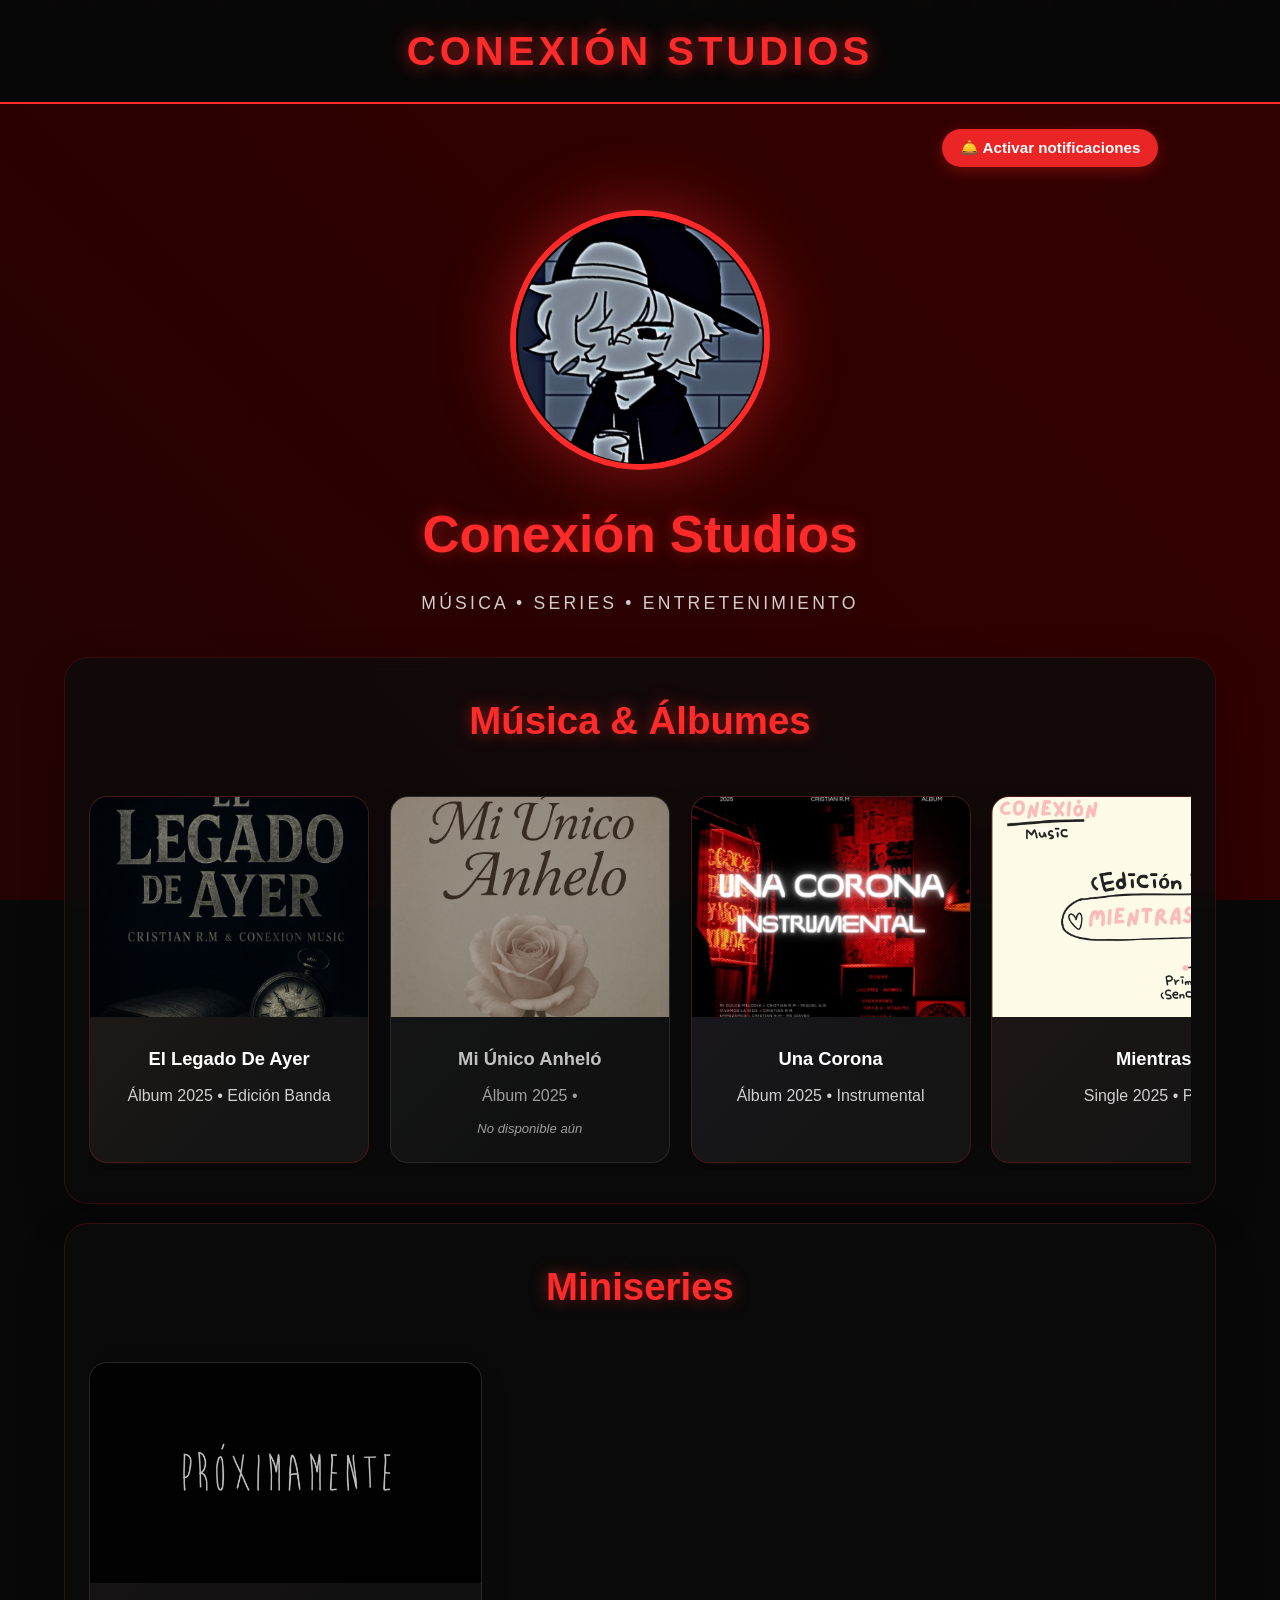
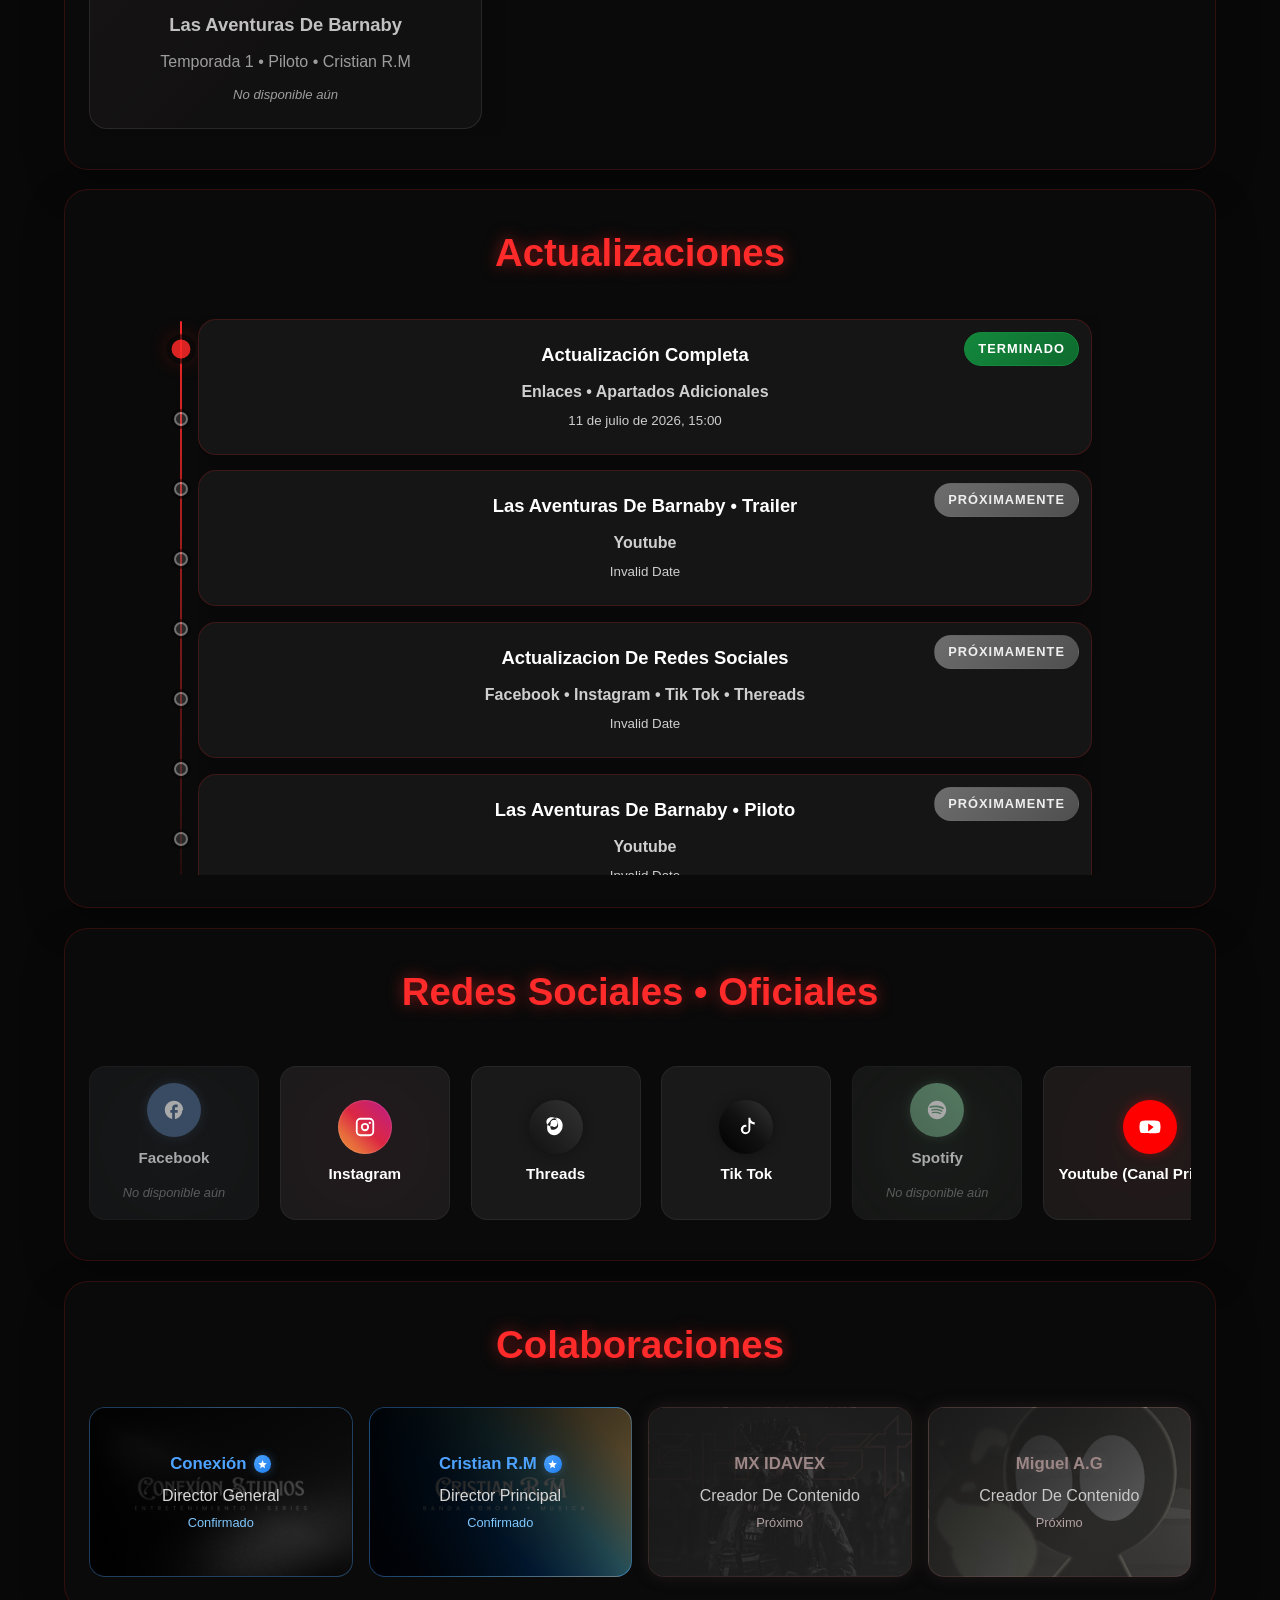
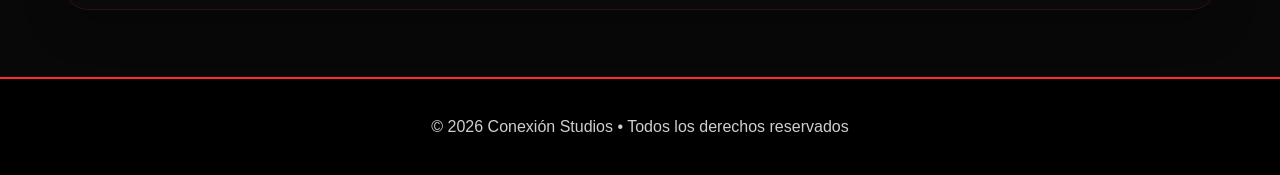
==== commit 740b4128: "Update index.html" ====
--- a/index.html
+++ b/index.html
@@ -6,7 +6,7 @@
     <meta name="description" content="Conexión Studios - música, series y experiencias en un solo espacio.">
     <title>Conexión Studios - Oficial</title>
     <link rel="stylesheet" href="styles.css">
-    <link rel="icon" href="Imagenes/Logotipos/Icono.png" type="image/x-icon">
+    <link rel="icon" href="Imagenes/Logotipos/Logo.jpg" type="image/x-icon">
 </head>
 <body>
     <div class="background"></div>
